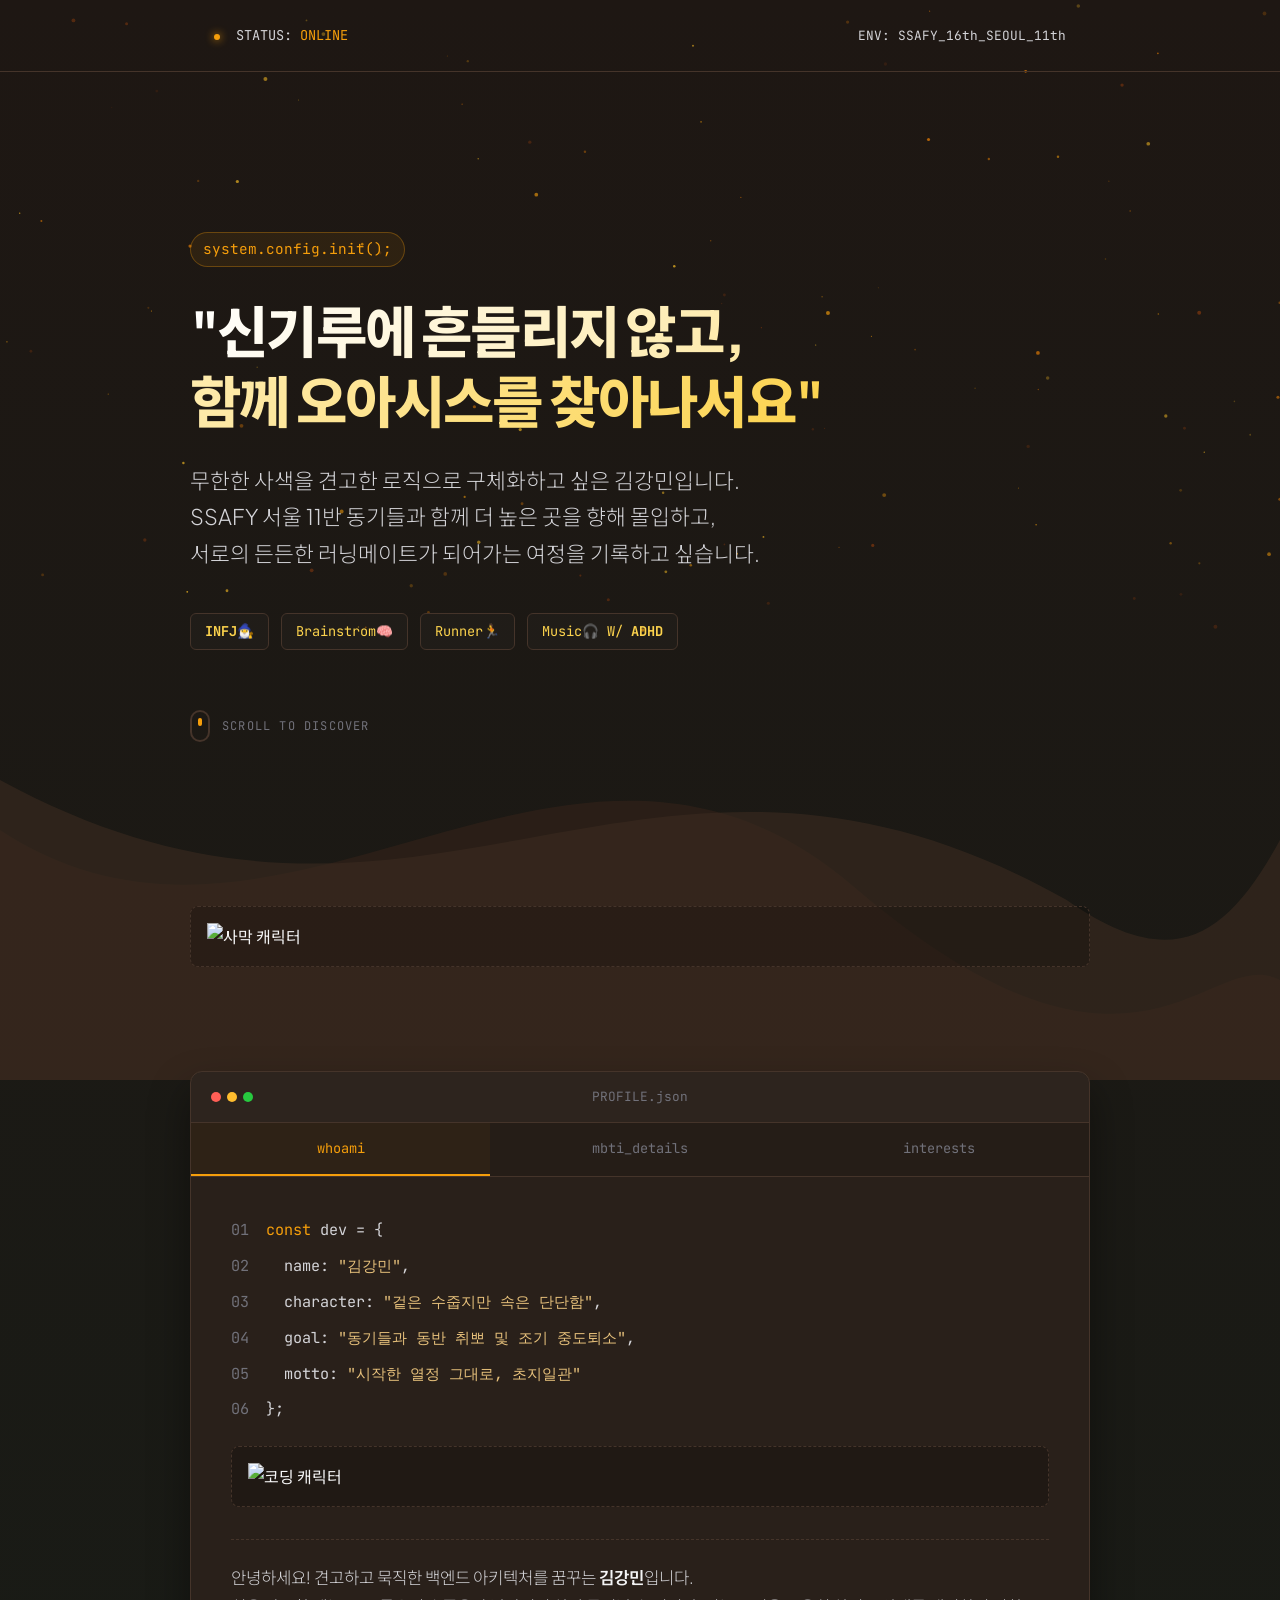
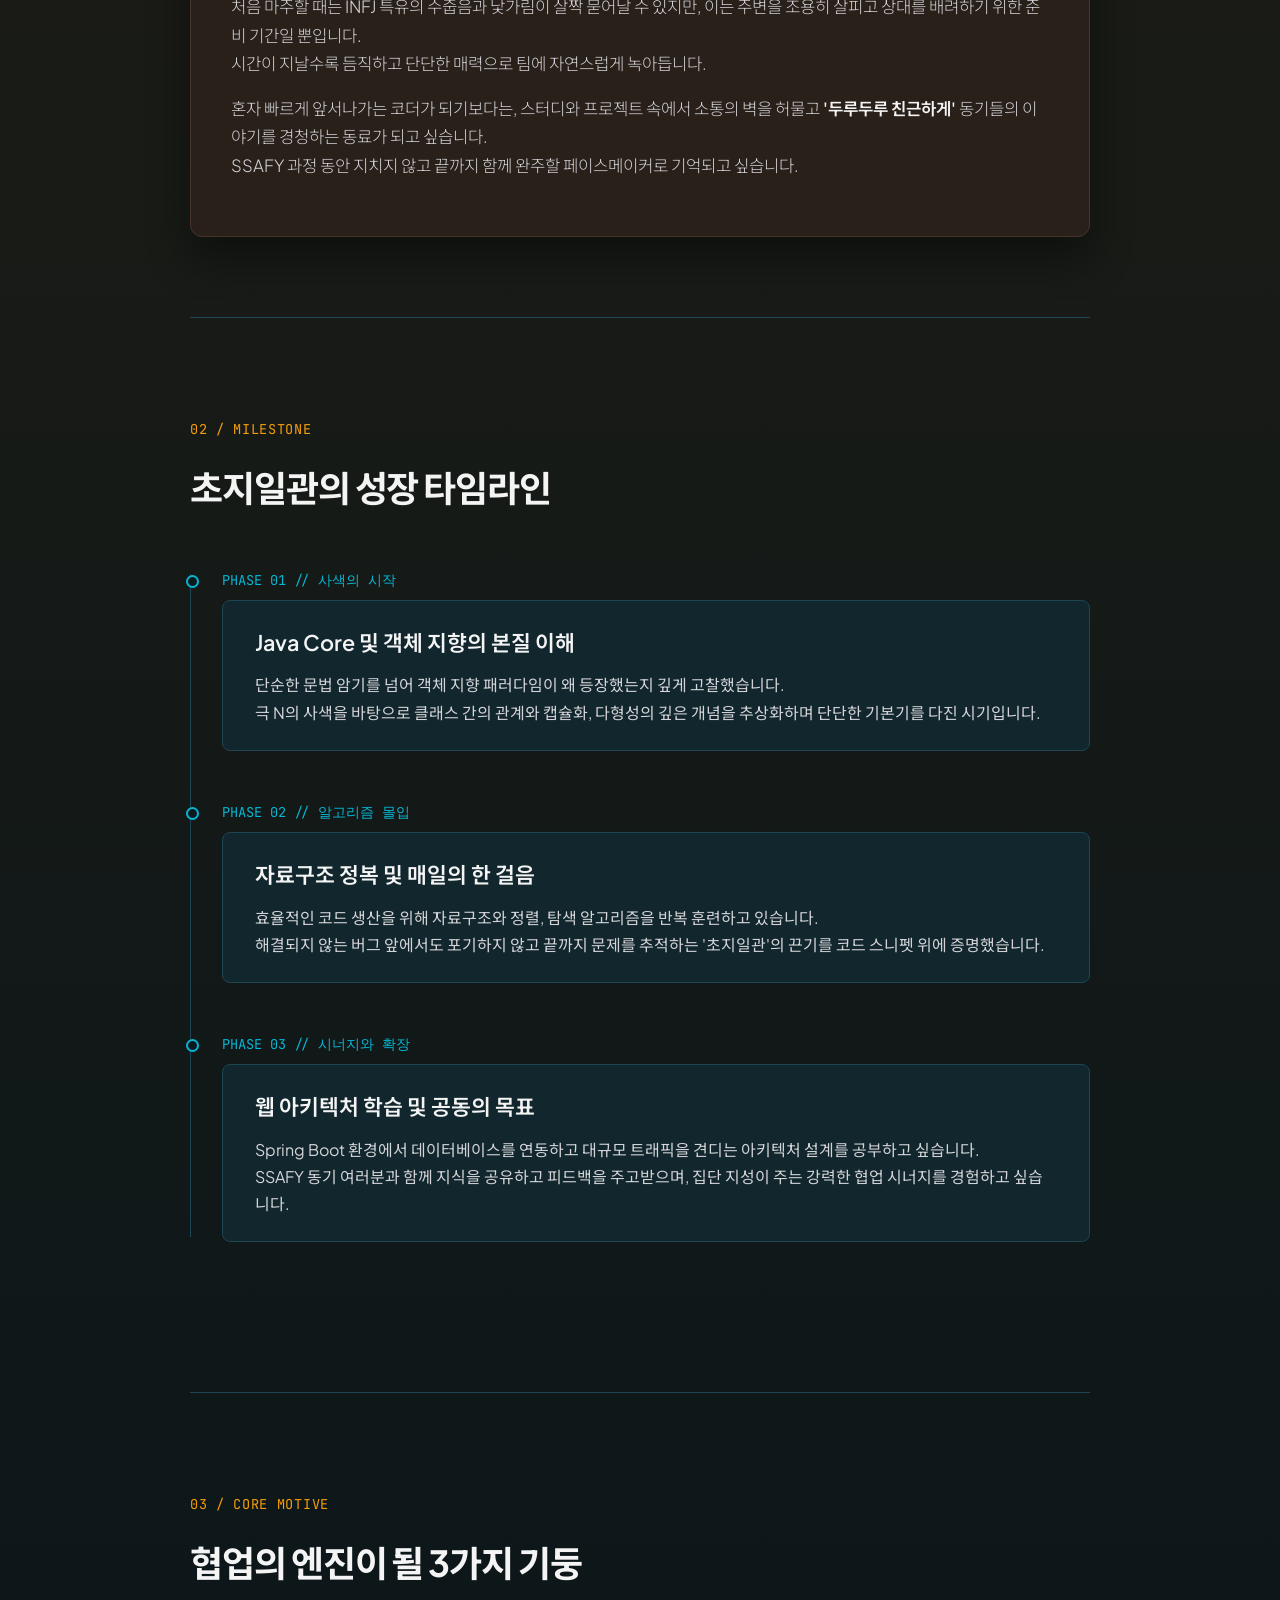
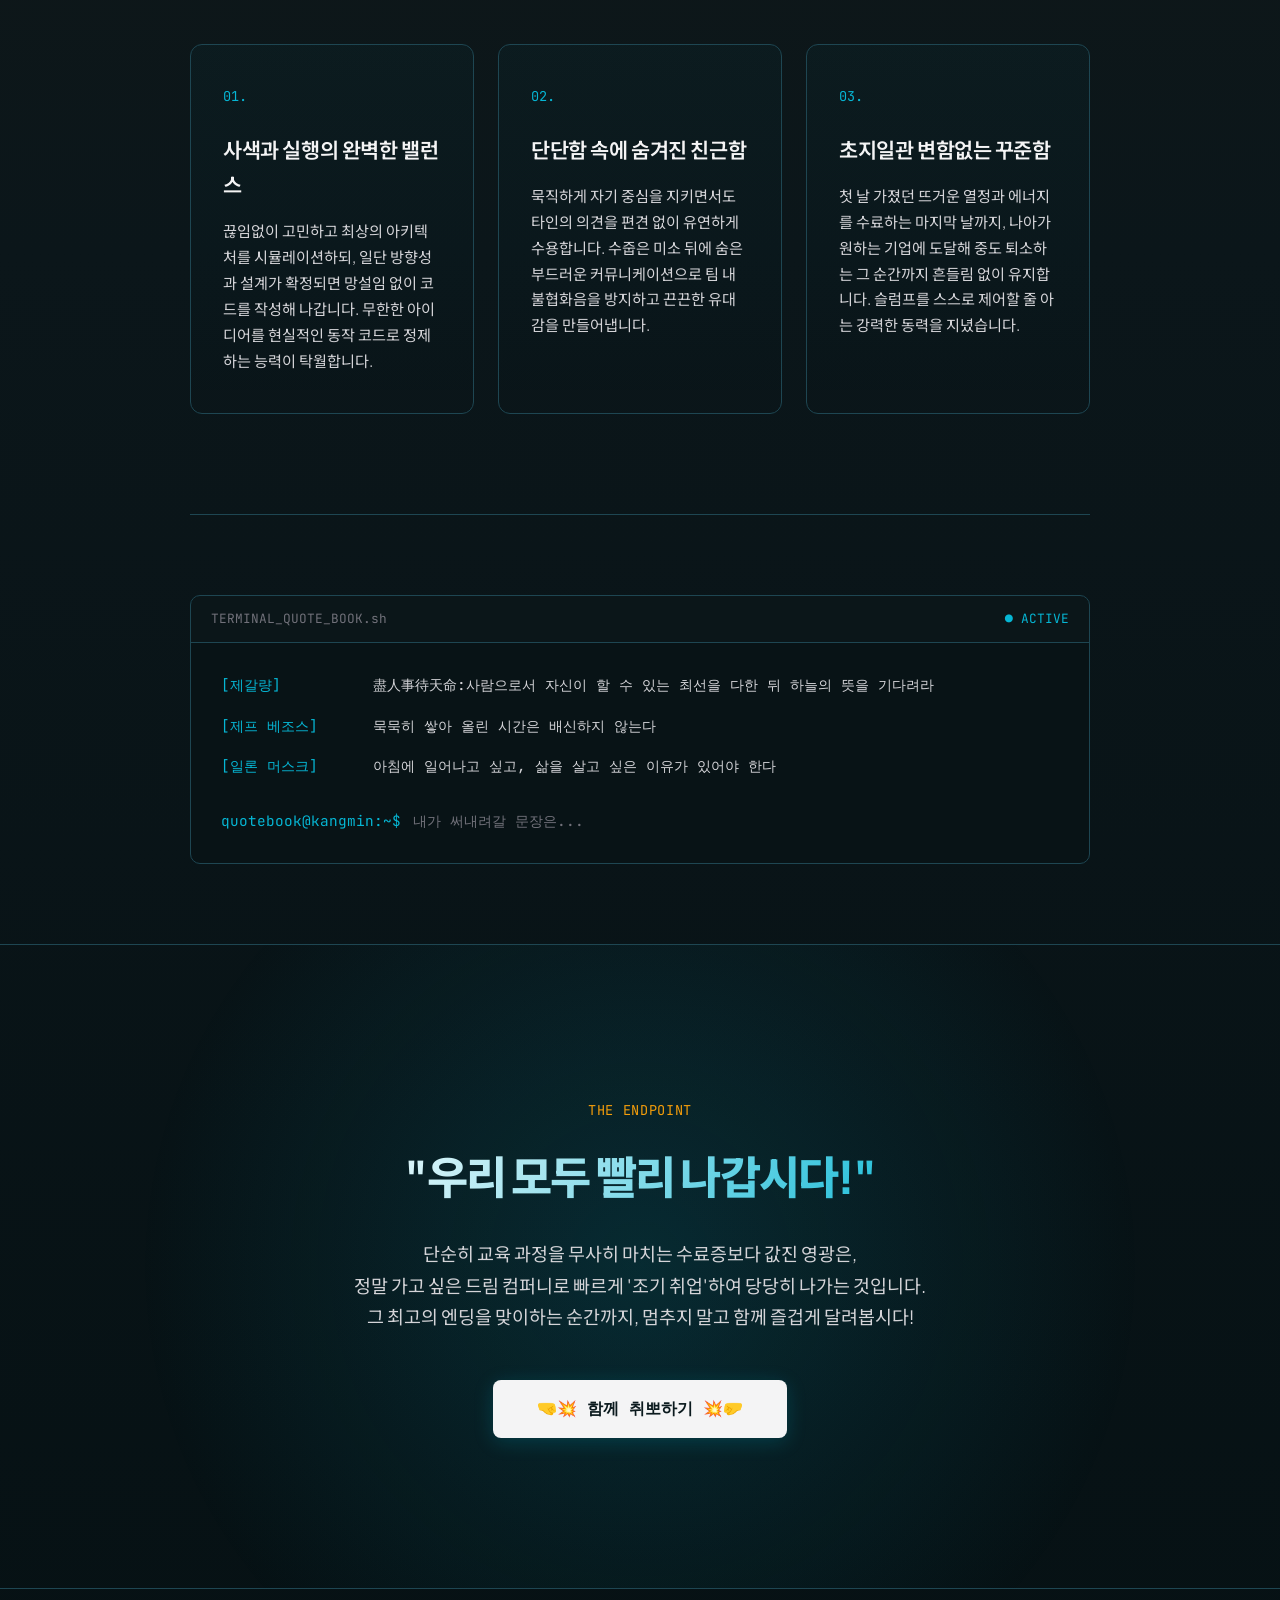
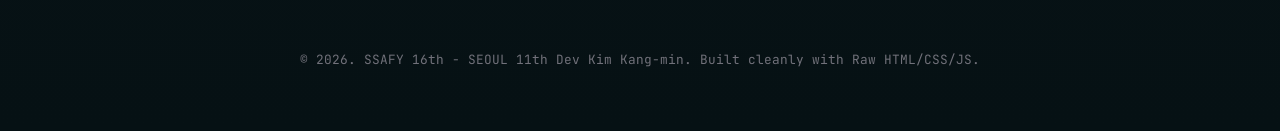
==== index.html @ f303c211 "initialized Project" ====
<!DOCTYPE html>
<html lang="ko">
<head>
    <meta charset="UTF-8">
    <meta name="viewport" content="width=device-width, initial-scale=1.0">
    <title>INFJ Back-End Developer | 김강민</title>
    <link rel="preconnect" href="https://fonts.googleapis.com">
    <link rel="preconnect" href="https://fonts.gstatic.com" crossorigin>
    <link href="https://fonts.googleapis.com/css2?family=JetBrains+Mono:wght@300;400;500;700&family=Plus+Jakarta+Sans:wght@300;400;500;700;800&family=Noto+Sans+KR:wght@300;400;500;700;900&display=swap" rel="stylesheet">
    <link rel="stylesheet" href="css/style.css">
</head>
<body>
    <!-- 동적 모래/물방울 입자가 그려질 풀스크린 캔버스 -->
    <canvas id="ambient-particles"></canvas>
    
    <!-- 사막 언덕 배경 레이어 (스크롤에 따라 고정/이동) -->
    <div class="desert-hills-container">
        <!-- 첫 번째 부드러운 모래 언덕 곡선 -->
        <svg class="hill hill-1" viewBox="0 0 1440 320" preserveAspectRatio="none">
            <path d="M0,160 C320,260 640,60 960,190 C1280,320 1360,220 1440,240 L1440,320 L0,320 Z"></path>
        </svg>
        <!-- 두 번째 겹쳐진 모래 언덕 곡선 -->
        <svg class="hill hill-2" viewBox="0 0 1440 320" preserveAspectRatio="none">
            <path d="M0,96 C480,220 720,32 1200,160 C1320,200 1380,180 1440,128 L1440,320 L0,320 Z"></path>
        </svg>
    </div>

    <!-- 기존 header 시작... -->
    <header>
        <div class="container header-inner">
            <div>
                <span class="status-dot"></span>
                <span>STATUS: <span class="accent-text">ONLINE</span></span>
            </div>
            <div class="mono" style="font-size: 0.8rem;">
                ENV: SSAFY_16th_SEOUL_11th
            </div>
        </div>
    </header>

    <section class="hero container">
        <div class="hero-wrapper">
            <span class="hero-tag mono">system.config.init();</span>
            <h1>
                <span class="highlight">"신기루에 흔들리지 않고,<br>함께 오아시스를 찾아나서요"</span>
            </h1>
            <p class="lead">
                무한한 사색을 견고한 로직으로 구체화하고 싶은 김강민입니다.<br>
                SSAFY 서울 11반 동기들과 함께 더 높은 곳을 향해 몰입하고,<br>
                서로의 든든한 러닝메이트가 되어가는 여정을 기록하고 싶습니다.
            </p>
            <div class="stack-badges mono">
                <span class="badge"><strong>INFJ🧙‍♂️</strong></span>
                <span class="badge">Brainstrom🧠 </span>
                <span class="badge">Runner🏃</span>
                <span class="badge">Music🎧 W/ <strong>ADHD</strong></span>
            </div>
            <div class="scroll-indicator">
                <div class="mouse">
                    <div class="wheel"></div>
                </div>
                <span class="mono">SCROLL TO DISCOVER</span>
            </div>
        </div>
    </section>
    <div class="char-gif-container">
        <img src="https://media2.giphy.com/media/v1.Y2lkPTc5MGI3NjExcGVkb3d5azBzMm8wdDM1ZmNlYjVtYXNudjNlaXF3Z3VtamZjZXZmdyZlcD12MV9pbnRlcm5hbF9naWZfYnlfaWQmY3Q9Zw/3ohs83rP7A7cq7hXkk/giphy.gif" alt="사막 캐릭터" class="inline-char-gif">
    </div>

    <section class="console-section container">
        <div class="console-box">
            <div class="console-header">
                <div class="console-dots">
                    <div class="console-dot" style="background-color: #ff5f56;"></div>
                    <div class="console-dot" style="background-color: #ffbd2e;"></div>
                    <div class="console-dot" style="background-color: #27c93f;"></div>
                </div>
                <div class="console-title">PROFILE.json</div>
                <div class="console-dots" style="opacity: 0;">
                    <div class="console-dot"></div><div class="console-dot"></div><div class="console-dot"></div>
                </div>
            </div>

            <div class="console-nav">
                <div class="console-tab active" onclick="switchTab('whoami')">whoami</div>
                <div class="console-tab" onclick="switchTab('mbti')">mbti_details</div>
                <div class="console-tab" onclick="switchTab('hobbies')">interests</div>
            </div>

            <div class="console-body">
                <div id="tab-whoami" class="console-content active">
                    <div class="console-code-line"><span class="line-num">01</span><span class="line-text"><span class="accent-text">const</span> dev = {</span></div>
                    <div class="console-code-line"><span class="line-num">02</span><span class="line-text">&nbsp;&nbsp;name: <span style="color: #e6c07b;">"김강민"</span>,</span></div>
                    <div class="console-code-line"><span class="line-num">03</span><span class="line-text">&nbsp;&nbsp;character: <span style="color: #e6c07b;">"겉은 수줍지만 속은 단단함"</span>,</span></div>
                    <div class="console-code-line"><span class="line-num">04</span><span class="line-text">&nbsp;&nbsp;goal: <span style="color: #e6c07b;">"동기들과 동반 취뽀 및 조기 중도퇴소"</span>,</span></div>
                    <div class="console-code-line"><span class="line-num">05</span><span class="line-text">&nbsp;&nbsp;motto: <span style="color: #e6c07b;">"시작한 열정 그대로, 초지일관"</span></span></div>
                    <div class="console-code-line"><span class="line-num">06</span><span class="line-text">};</span></div>
                    <div class="char-gif-container">
                        <img src="https://media4.giphy.com/media/v1.Y2lkPTc5MGI3NjExYnlqOGJiNTB3bGlqcXIzMHAyNmZ1djJxbmR3NzY0ZGRkc3h6M2FvdyZlcD12MV9pbnRlcm5hbF9naWZfYnlfaWQmY3Q9Zw/AhjXalGPAfJg4/giphy.gif" alt="코딩 캐릭터" class="inline-char-gif">
                    </div>
                    <div class="extended-text">
                        <p>안녕하세요! 견고하고 묵직한 백엔드 아키텍처를 꿈꾸는 <strong>김강민</strong>입니다. 
                            <br>처음 마주할 때는 INFJ 특유의 수줍음과 낯가림이 살짝 묻어날 수 있지만, 이는 주변을 조용히 살피고 상대를 배려하기 위한 준비 기간일 뿐입니다. 
                            <br>시간이 지날수록 듬직하고 단단한 매력으로 팀에 자연스럽게 녹아듭니다.</p>
                        <p>혼자 빠르게 앞서나가는 코더가 되기보다는, 스터디와 프로젝트 속에서 소통의 벽을 허물고 <strong>'두루두루 친근하게'</strong> 동기들의 이야기를 경청하는 동료가 되고 싶습니다.
                            <br>SSAFY 과정 동안 지치지 않고 끝까지 함께 완주할 페이스메이커로 기억되고 싶습니다.</p>
                    </div>
                </div>

                <div id="tab-mbti" class="console-content">
                    <div class="console-code-line"><span class="line-num">01</span><span class="line-text"><span class="accent-text">class</span> INFJ_Explorer <span class="accent-text">implements</span> JavaDeveloper {</span></div>
                    <div class="console-code-line"><span class="line-num">02</span><span class="line-text">&nbsp;&nbsp;<span class="accent-text">private final</span> String mindType = <span style="color: #e6c07b;">"Extreme_N"</span>;</span></div>
                    <div class="console-code-line"><span class="line-num">03</span><span class="line-text">&nbsp;&nbsp;<span class="accent-text">private</span> boolean knockTheDoor = <span class="accent-text">false</span>;</span></div>
                    <div class="console-code-line"><span class="line-num">04</span>  <span class="line-text"></span></div>
                    <div class="console-code-line"><span class="line-num">05</span><span class="line-text">&nbsp;&nbsp;<span class="accent-text">public</span> void deepThinkingInShower() {</span></div>
                    <div class="console-code-line"><span class="line-num">06</span><span class="line-text">&nbsp;&nbsp;&nbsp;&nbsp;<span class="accent-text">while</span>(!knockTheDoor) {</span></div>
                    <div class="console-code-line"><span class="line-num">07</span><span class="line-text">&nbsp;&nbsp;&nbsp;&nbsp;&nbsp;&nbsp;System.out.println(<span style="color: #e6c07b;">"무한한 우주 확장 및 아키텍처 시뮬레이션 중..."</span>);</span></div>
                    <div class="console-code-line"><span class="line-num">08</span><span class="line-text">&nbsp;&nbsp;&nbsp;&nbsp;&nbsp;&nbsp;<span class="accent-text">if</span>(checkReality()) <span class="accent-text">break</span>;</span></div>
                    <div class="console-code-line"><span class="line-num">09</span><span class="line-text">&nbsp;&nbsp;&nbsp;&nbsp;}</span></div>
                    <div class="console-code-line"><span class="line-num">10</span><span class="line-text">&nbsp;&nbsp;}</span></div>
                    <div class="console-code-line"><span class="line-num">11</span><span class="line-text">}</span></div>
                    <div class="char-gif-container">
                        <img src="https://media4.giphy.com/media/v1.Y2lkPTc5MGI3NjExcGtwcXM5ZWtmeHFocHVydzU0d3F3MGx0aHdrNzMwOGY3dzk1dmE5NSZlcD12MV9pbnRlcm5hbF9naWZfYnlfaWQmY3Q9Zw/BQUITFiYVtNte/giphy.gif" alt="샤워 캐릭터" class="inline-char-gif">
                    </div>
                    <div class="extended-text">
                        <p>샤워기 물줄기 아래 서 있으면 머릿속에서 우주 끝까지 뻗어나가는 <strong>극 N</strong> 성향의 사색가입니다. 
                            <br>누군가 문을 두드려 현실로 깨워주기 전까지 코딩 아키텍처와 로직의 흐름을 무한히 시뮬레이션하곤 합니다.</p>
                        <p>이 상상력은 개발에서 강력한 무기가 됩니다. 
                            <br>예외 상황을 다각도로 예측하고 코드의 구조적인 아름다움을 고민하는 바탕이 되기 때문입니다.
                            <br>붕 뜰 수 있는 상상들을 프로그래밍의 명확하고 엄격한 규칙 위에 올려 단단한 현실의 결과물로 정제해 나가는 중입니다.</p>
                    </div>
                </div>

                <div id="tab-hobbies" class="console-content">
                    <p style="color: var(--text-sub); font-size: 0.95rem; margin-bottom: 20px;">
                        정해진 카테고리에 얽매이지 않는 유연하고 넓은 스펙트럼의 일상 에너지원 로그입니다.
                    </p>
                    <div class="tag-cloud">
                        <span class="tag">🎧 ADHD식 전장르 음악 감상</span>
                        <span class="tag">🏃‍♂️ 지난주 오랜만에 재개한 런닝</span>
                        <span class="tag">📚 동기부여용 자기계발 독서</span>
                        <span class="tag">🧠 샤워실 속 아이디어 브레인스토밍</span>
                        <span class="tag">🍗 KFC 오리지널 통다리 러버</span>
                        <span class="tag">🍅 방울토마토 헤이터</span>
                    </div>
                    <div class="char-gif-container">
                        <img src="https://media2.giphy.com/media/v1.Y2lkPTc5MGI3NjExMzZxNXI2YmEzOXBtNzJ3YTFwYjQ3MXdzbWt4cDF2OXkxcGdkbGJ1YiZlcD12MV9pbnRlcm5hbF9naWZfYnlfaWQmY3Q9Zw/JEhCPFfqi2Hy8/giphy.gif" alt="잡학다식 캐릭터" class="inline-char-gif">
                    </div>
                    <div class="extended-text" style="margin-top: 24px;">
                        <p>알고리즘이 뒤죽박죽 섞인 플레이리스트처럼 장르를 가리지 않는 <strong>잡학다식함</strong>이 특징입니다.
                            <br>지루함을 쉽게 느끼는 성향을 역으로 이용해, 공부가 막힐 땐 장르가 완전히 다른 음악을 듣거나 그저께 오랜만에 뛰었던 트랙 위 러닝처럼 몸을 움직여 에너지를 강제 순환시킵니다.</p>
                        <p>잠깐 게으름에 지는 날이 있더라도, 책장에서 꺼내 든 자기계발 서적 한 줄에 금방 자극을 받아 신발 끈을 다시 묶는 회복 탄력성을 가지고 있습니다.</p>
                    </div>
                </div>
            </div>
        </div>
    </section>

    <section class="timeline-section container">
        <span class="section-label">02 / MILESTONE</span>
        <h2 class="section-headline">초지일관의 성장 타임라인</h2>
        
        <div class="timeline-container">
            <div class="timeline-item">
                <div class="timeline-meta mono">PHASE 01 // 사색의 시작</div>
                <div class="timeline-content-box">
                    <h3>Java Core 및 객체 지향의 본질 이해</h3>
                    <p>단순한 문법 암기를 넘어 객체 지향 패러다임이 왜 등장했는지 깊게 고찰했습니다. 
                        <br>극 N의 사색을 바탕으로 클래스 간의 관계와 캡슐화, 다형성의 깊은 개념을 추상화하며 단단한 기본기를 다진 시기입니다.</p>
                </div>
            </div>
            
            <div class="timeline-item">
                <div class="timeline-meta mono">PHASE 02 // 알고리즘 몰입</div>
                <div class="timeline-content-box">
                    <h3>자료구조 정복 및 매일의 한 걸음</h3>
                    <p>효율적인 코드 생산을 위해 자료구조와 정렬, 탐색 알고리즘을 반복 훈련하고 있습니다. 
                        <br>해결되지 않는 버그 앞에서도 포기하지 않고 끝까지 문제를 추적하는 '초지일관'의 끈기를 코드 스니펫 위에 증명했습니다.</p>
                </div>
            </div>
            
            <div class="timeline-item">
                <div class="timeline-meta mono">PHASE 03 // 시너지와 확장</div>
                <div class="timeline-content-box">
                    <h3>웹 아키텍처 학습 및 공동의 목표</h3>
                    <p>Spring Boot 환경에서 데이터베이스를 연동하고 대규모 트래픽을 견디는 아키텍처 설계를 공부하고 싶습니다. 
                        <br>SSAFY 동기 여러분과 함께 지식을 공유하고 피드백을 주고받으며, 집단 지성이 주는 강력한 협업 시너지를 경험하고 싶습니다.</p>
                </div>
            </div>
        </div>
    </section>

    <section class="features-section container">
        <span class="section-label">03 / CORE MOTIVE</span>
        <h2 class="section-headline">협업의 엔진이 될 3가지 기둥</h2>
        <div class="grid-layout">
            <div class="grid-card">
                <span class="card-index">01.</span>
                <h3>사색과 실행의 완벽한 밸런스</h3>
                <p>끊임없이 고민하고 최상의 아키텍처를 시뮬레이션하되, 일단 방향성과 설계가 확정되면 망설임 없이 코드를 작성해 나갑니다. 무한한 아이디어를 현실적인 동작 코드로 정제하는 능력이 탁월합니다.</p>
            </div>
            <div class="grid-card">
                <span class="card-index">02.</span>
                <h3>단단함 속에 숨겨진 친근함</h3>
                <p>묵직하게 자기 중심을 지키면서도 타인의 의견을 편견 없이 유연하게 수용합니다. 수줍은 미소 뒤에 숨은 부드러운 커뮤니케이션으로 팀 내 불협화음을 방지하고 끈끈한 유대감을 만들어냅니다.</p>
            </div>
            <div class="grid-card">
                <span class="card-index">03.</span>
                <h3>초지일관 변함없는 꾸준함</h3>
                <p>첫 날 가졌던 뜨거운 열정과 에너지를 수료하는 마지막 날까지, 나아가 원하는 기업에 도달해 중도 퇴소하는 그 순간까지 흔들림 없이 유지합니다. 슬럼프를 스스로 제어할 줄 아는 강력한 동력을 지녔습니다.</p>
            </div>
        </div>
    </section>

    <section class="guestbook-section container">
        <div class="guestbook-box">
            <div class="guestbook-header">
                <span class="mono">TERMINAL_QUOTE_BOOK.sh</span>
                <span class="status-indicator">● ACTIVE</span>
            </div>
            <div class="guestbook-body">
                <div class="message-item">
                    <span class="user mono">[제갈량]</span>
                    <span class="msg">盡人事待天命:사람으로서 자신이 할 수 있는 최선을 다한 뒤 하늘의 뜻을 기다려라</span>
                </div>
                <div class="message-item">
                    <span class="user mono">[제프 베조스]</span>
                    <span class="msg">묵묵히 쌓아 올린 시간은 배신하지 않는다</span>
                </div>
                <div class="message-item">
                    <span class="user mono">[일론 머스크]</span>
                    <span class="msg">아침에 일어나고 싶고, 삶을 살고 싶은 이유가 있어야 한다</span>
                </div>
                <div class="input-line mono">
                    <span class="prompt">quotebook@kangmin:~$</span>
                    <span class="cursor-text">내가 써내려갈 문장은...</span>
                </div>
            </div>
        </div>
    </section>

    <section class="cta-section">
        <div class="container cta-box">
            <span class="section-label" style="display: inline-block; margin-bottom: 16px;">THE ENDPOINT</span>
            <h2>"우리 모두 빨리 나갑시다!"</h2>
            <p>
                단순히 교육 과정을 무사히 마치는 수료증보다 값진 영광은,<br>
                정말 가고 싶은 드림 컴퍼니로 빠르게 '조기 취업'하여 당당히 나가는 것입니다.<br>
                그 최고의 엔딩을 맞이하는 순간까지, 멈추지 말고 함께 즐겁게 달려봅시다!
            </p>
            <button class="primary-btn" onclick="showToast()">
               🤜💥 함께 취뽀하기 💥🤛
            </button>
        </div>
    </section>

    <div class="toast-container" id="toastContainer"></div>

    <footer>
        <div class="container">
            <p>&copy; 2026. SSAFY 16th - SEOUL 11th Dev Kim Kang-min. Built cleanly with Raw HTML/CSS/JS.</p>
        </div>
    </footer>

    <script src="js/script.js"></script>
</body>
</html>
---- css/style.css ----
/* --- 테마 및 전역 설정 (사막에서 오아시스로의 여정) --- */
:root {
    /* 사막 테마 (상단) */
    --desert-bg: #1e1713;       /* 깊고 황량한 밤의 사막 배경 */
    --desert-accent: #f59e0b;   /* 타오르는 모래빛 오렌지 */
    --desert-card: #29201a;     /* 사막 톤 카드 배경 */
    --desert-border: #45342a;   /* 사막 톤 테두리 */

    /* 오아시스 테마 (하단) */
    --oasis-bg: #0b1a1e;        /* 깊고 맑은 오아시스 물결 배경 */
    --oasis-accent: #06b6d4;    /* 청량한 시안 블루 */
    --oasis-card: #11272d;      /* 오아시스 톤 카드 배경 */
    --oasis-border: #1e4652;    /* 오아시스 톤 테두리 */

    /* 기본 가변 변수 (JS로 동적 제어되거나 그라데이션 기본값으로 사용) */
    --bg-pure: var(--desert-bg);
    --bg-card: var(--desert-card);
    --border-color: var(--desert-border);
    --accent: var(--desert-accent);
    --accent-glow: rgba(245, 158, 11, 0.15);

    --text-main: #f4f4f5;       /* 편안한 백색 */
    --text-sub: #d4d4d8;        /* 밝은 회색 */
    --text-muted: #71717a;      /* 비활성화 회색 */
    
    --font-sans: 'Plus Jakarta Sans', 'Noto Sans KR', sans-serif;
    --font-mono: 'JetBrains Mono', monospace;
}

* {
    margin: 0;
    padding: 0;
    box-sizing: border-box;
    -webkit-font-smoothing: antialiased;
}

body {
    /* 스크롤에 따라 변하는 선형 그라데이션 배경 구현 */
    background: linear-gradient(to bottom, 
        var(--desert-bg) 0%, 
        #1b1c18 30%, 
        #122022 60%, 
        var(--oasis-bg) 100%
    );
    background-attachment: scroll;
    color: var(--text-main);
    font-family: var(--font-sans);
    line-height: 1.7;
    overflow-x: hidden;
    transition: color 0.3s ease;
}

/* 스크롤바 커스텀 */
::-webkit-scrollbar {
    width: 6px;
}
::-webkit-scrollbar-track {
    background: var(--desert-bg);
}
::-webkit-scrollbar-thumb {
    background: var(--desert-border);
    border-radius: 3px;
}
::-webkit-scrollbar-thumb:hover {
    background: var(--oasis-accent);
}

.container {
    max-width: 900px;
    margin: 0 auto;
    padding: 0 24px;
}

.mono {
    font-family: var(--font-mono);
}

.accent-text {
    color: var(--accent);
    transition: color 0.3s ease;
}

/* --- 상단 상태 바 --- */
header {
    padding: 24px 0;
    border-bottom: 1px solid var(--border-color);
    font-family: var(--font-mono);
    font-size: 0.85rem;
    color: var(--text-sub);
    transition: border-color 0.3s ease;
}
.header-inner {
    display: flex;
    justify-content: space-between;
    align-items: center;
}
.status-dot {
    display: inline-block;
    width: 6px;
    height: 6px;
    background-color: var(--accent);
    border-radius: 50%;
    margin-right: 8px;
    box-shadow: 0 0 8px var(--accent);
    animation: pulse 2s infinite;
    transition: background-color 0.3s ease, box-shadow 0.3s ease;
}
@keyframes pulse {
    0% { opacity: 0.5; }
    50% { opacity: 1; }
    100% { opacity: 0.5; }
}

/* --- 히어로 영역 (사막의 시작) --- */
.hero {
    padding: 160px 0 140px 0;
    min-height: 90vh;
    display: flex;
    align-items: center;
}
.hero-wrapper {
    position: relative;
    width: 100%;
}
.hero-tag {
    font-family: var(--font-mono);
    font-size: 0.9rem;
    color: var(--desert-accent);
    margin-bottom: 28px;
    display: inline-block;
    border: 1px solid rgba(245, 158, 11, 0.3);
    padding: 4px 12px;
    border-radius: 100px;
    background: rgba(245, 158, 11, 0.08);
}
.hero h1 {
    font-size: 3.5rem;
    font-weight: 800;
    line-height: 1.25;
    letter-spacing: -0.05em;
    margin-bottom: 28px;
    word-break: keep-all;
}
.hero h1 span.highlight {
    background: linear-gradient(120deg, #ffffff 0%, #fcd34d 100%);
    -webkit-background-clip: text;
    -webkit-text-fill-color: transparent;
}
.hero p.lead {
    font-size: 1.35rem;
    color: var(--text-sub);
    max-width: 720px;
    font-weight: 300;
    margin-bottom: 40px;
}

/* 기술 배지 스타일 */
.stack-badges {
    display: flex;
    gap: 12px;
    flex-wrap: wrap;
    margin-bottom: 60px;
}
.badge {
    font-size: 0.85rem;
    padding: 6px 14px;
    background: rgba(255, 255, 255, 0.02);
    border: 1px solid var(--desert-border);
    border-radius: 6px;
    color: #fcd34d;
}

/* 마우스 스크롤 다운 가이드 */
.scroll-indicator {
    display: flex;
    align-items: center;
    gap: 12px;
    color: var(--text-muted);
    font-size: 0.75rem;
    letter-spacing: 0.1em;
}
.mouse {
    width: 20px;
    height: 32px;
    border: 2px solid var(--desert-border);
    border-radius: 20px;
    position: relative;
}
.wheel {
    width: 4px;
    height: 8px;
    background-color: var(--desert-accent);
    border-radius: 2px;
    position: absolute;
    top: 6px;
    left: 50%;
    transform: translateX(-50%);
    animation: scroll 1.5s infinite;
}
@keyframes scroll {
    0% { opacity: 1; top: 6px; }
    100% { opacity: 0; top: 18px; }
}

/* --- 인터랙티브 콘솔 영역 (중간 전환 지점) --- */
.console-section {
    padding: 80px 0;
}
.console-box {
    background-color: var(--desert-card);
    border: 1px solid var(--desert-border);
    border-radius: 12px;
    overflow: hidden;
    box-shadow: 0 20px 40px rgba(0, 0, 0, 0.4);
}
.console-header {
    background-color: rgba(255, 255, 255, 0.02);
    padding: 14px 20px;
    border-bottom: 1px solid var(--desert-border);
    display: flex;
    align-items: center;
    justify-content: space-between;
}
.console-dots {
    display: flex;
    gap: 6px;
}
.console-dot {
    width: 10px;
    height: 10px;
    border-radius: 50%;
    background-color: var(--desert-border);
}
.console-title {
    font-family: var(--font-mono);
    font-size: 0.8rem;
    color: var(--text-muted);
}
.console-nav {
    display: flex;
    border-bottom: 1px solid var(--desert-border);
    background: rgba(0,0,0,0.1);
}
.console-tab {
    flex: 1;
    padding: 14px;
    text-align: center;
    font-family: var(--font-mono);
    font-size: 0.85rem;
    color: var(--text-muted);
    cursor: pointer;
    transition: all 0.2s ease;
    border-bottom: 2px solid transparent;
}
.console-tab:hover {
    color: var(--text-sub);
    background: rgba(255,255,255,0.01);
}
.console-tab.active {
    color: var(--desert-accent);
    border-bottom-color: var(--desert-accent);
    background: rgba(245, 158, 11, 0.04);
}
.console-body {
    padding: 40px;
    min-height: 400px;
}
.console-content {
    display: none;
    animation: fadeIn 0.3s ease forwards;
}
.console-content.active {
    display: block;
}
@keyframes fadeIn {
    from { opacity: 0; transform: translateY(5px); }
    to { opacity: 1; transform: translateY(0); }
}
.console-code-line {
    display: flex;
    margin-bottom: 10px;
    font-family: var(--font-mono);
    font-size: 0.95rem;
}
.line-num {
    width: 35px;
    color: var(--text-muted);
    user-select: none;
}
.line-text {
    color: var(--text-sub);
}

.extended-text {
    margin-top: 32px;
    border-top: 1px dashed var(--desert-border);
    padding-top: 24px;
}
.extended-text p {
    font-size: 1.05rem;
    color: var(--text-sub);
    margin-bottom: 16px;
    font-weight: 300;
}
.extended-text strong {
    color: var(--text-main);
    font-weight: 600;
}

.tag-cloud {
    display: flex;
    flex-wrap: wrap;
    gap: 10px;
}
.tag {
    font-family: var(--font-mono);
    font-size: 0.85rem;
    padding: 6px 14px;
    background-color: rgba(255, 255, 255, 0.02);
    border: 1px solid var(--desert-border);
    color: var(--text-main);
    border-radius: 6px;
}

/* --- 공통 섹션 헤더 가이드 (오아시스 변환 준비) --- */
.section-label {
    font-family: var(--font-mono);
    font-size: 0.85rem;
    color: var(--accent);
    text-transform: uppercase;
    margin-bottom: 16px;
    display: block;
    letter-spacing: 0.05em;
    transition: color 0.3s ease;
}
.section-headline {
    font-size: 2.25rem;
    font-weight: 700;
    margin-bottom: 50px;
    letter-spacing: -0.03em;
}

/* --- 성장 타임라인 스타일 (오아시스 톤 진입) --- */
.timeline-section {
    padding: 100px 0;
    border-top: 1px solid var(--oasis-border);
}
.timeline-container {
    position: relative;
    padding-left: 32px;
}
.timeline-container::before {
    content: '';
    position: absolute;
    left: 0;
    top: 5px;
    bottom: 5px;
    width: 1px;
    background-color: var(--oasis-border);
}
.timeline-item {
    position: relative;
    margin-bottom: 50px;
}
.timeline-item::before {
    content: '';
    position: absolute;
    left: -36px;
    top: 6px;
    width: 9px;
    height: 9px;
    border-radius: 50%;
    background-color: var(--oasis-bg);
    border: 2px solid var(--oasis-accent);
}
.timeline-meta {
    font-size: 0.85rem;
    color: var(--oasis-accent);
    margin-bottom: 8px;
}
.timeline-content-box {
    background-color: var(--oasis-card);
    border: 1px solid var(--oasis-border);
    padding: 24px 32px;
    border-radius: 8px;
}
.timeline-content-box h3 {
    font-size: 1.35rem;
    font-weight: 600;
    margin-bottom: 10px;
}
.timeline-content-box p {
    color: var(--text-sub);
    font-size: 1rem;
}

/* --- 핵심 엔진 (완연한 푸른 오아시스 카드 영역) --- */
.features-section {
    padding: 100px 0;
    border-top: 1px solid var(--oasis-border);
}
.grid-layout {
    display: grid;
    grid-template-columns: repeat(3, 1fr);
    gap: 24px;
}
.grid-card {
    border: 1px solid var(--oasis-border);
    padding: 40px 32px;
    border-radius: 12px;
    background: linear-gradient(180deg, rgba(6, 182, 212, 0.03) 0%, rgba(0,0,0,0) 100%);
    transition: all 0.3s cubic-bezier(0.16, 1, 0.3, 1);
}
.grid-card:hover {
    border-color: var(--oasis-accent);
    transform: translateY(-6px);
    box-shadow: 0 15px 35px rgba(6, 182, 212, 0.1);
}
.card-index {
    font-family: var(--font-mono);
    font-size: 0.85rem;
    color: var(--oasis-accent);
    margin-bottom: 24px;
    display: block;
}
.grid-card h3 {
    font-size: 1.3rem;
    font-weight: 600;
    margin-bottom: 16px;
    letter-spacing: -0.02em;
}
.grid-card p {
    font-size: 0.95rem;
    color: var(--text-sub);
    line-height: 1.7;
}

/* --- 가상 방명록 스타일 (오아시스 터미널) --- */
.guestbook-section {
    padding: 80px 0;
    border-top: 1px solid var(--oasis-border);
}
.guestbook-box {
    border: 1px solid var(--oasis-border);
    border-radius: 10px;
    background-color: #081316;
    overflow: hidden;
}
.guestbook-header {
    background-color: rgba(255, 255, 255, 0.01);
    padding: 12px 20px;
    border-bottom: 1px solid var(--oasis-border);
    display: flex;
    justify-content: space-between;
    font-family: var(--font-mono);
    font-size: 0.8rem;
    color: var(--text-muted);
}
.status-indicator {
    color: var(--oasis-accent);
}
.guestbook-body {
    padding: 30px;
    font-family: var(--font-mono);
    font-size: 0.9rem;
}
.message-item {
    margin-bottom: 16px;
    display: flex;
    flex-wrap: wrap;
    gap: 12px;
}
.message-item .user {
    color: var(--oasis-accent);
    min-width: 140px;
}
.message-item .msg {
    color: var(--text-sub);
}
.input-line {
    margin-top: 30px;
    display: flex;
    gap: 12px;
    color: var(--text-muted);
}
.input-line .prompt {
    color: var(--oasis-accent);
}

/* --- CTA 영역 (완전 청량한 오아시스 핵심지) --- */
.cta-section {
    padding: 150px 0;
    border-top: 1px solid var(--oasis-border);
    text-align: center;
    background: radial-gradient(circle at center, rgba(6, 182, 212, 0.15) 0%, rgba(0,0,0,0) 70%);
}
.cta-box {
    max-width: 700px;
    margin: 0 auto;
}
.cta-box h2 {
    font-size: 2.8rem;
    font-weight: 800;
    letter-spacing: -0.04em;
    margin-bottom: 24px;
    background: linear-gradient(120deg, #ffffff 0%, var(--oasis-accent) 100%);
    -webkit-background-clip: text;
    -webkit-text-fill-color: transparent;
}
.cta-box p {
    color: var(--text-sub);
    font-size: 1.15rem;
    margin-bottom: 48px;
    line-height: 1.7;
}
.primary-btn {
    background-color: var(--text-main);
    color: var(--oasis-bg);
    border: none;
    padding: 18px 44px;
    font-family: var(--font-mono);
    font-size: 1rem;
    font-weight: 600;
    border-radius: 8px;
    cursor: pointer;
    transition: all 0.2s ease;
    box-shadow: 0 4px 20px rgba(6, 182, 212, 0.2);
}
.primary-btn:hover {
    background-color: var(--oasis-accent);
    color: #ffffff;
    box-shadow: 0 0 24px rgba(6, 182, 212, 0.4);
    transform: scale(1.02);
}

/* --- 커스텀 토스트 알림창 --- */
.toast-container {
    position: fixed;
    bottom: 30px;
    right: 30px;
    z-index: 1000;
    display: flex;
    flex-direction: column;
    gap: 10px;
}
.toast {
    background-color: var(--oasis-card);
    border: 1px solid var(--oasis-accent);
    color: var(--text-main);
    padding: 16px 24px;
    border-radius: 8px;
    font-family: var(--font-mono);
    font-size: 0.9rem;
    box-shadow: 0 10px 30px rgba(0, 0, 0, 0.5);
    display: flex;
    align-items: center;
    gap: 12px;
    transform: translateY(100px);
    opacity: 0;
    transition: all 0.4s cubic-bezier(0.175, 0.885, 0.32, 1.275);
}
.toast.show {
    transform: translateY(0);
    opacity: 1;
}

/* --- 푸터 --- */
footer {
    padding: 60px 0;
    border-top: 1px solid var(--oasis-border);
    text-align: center;
    font-family: var(--font-mono);
    font-size: 0.8rem;
    color: var(--text-muted);
}

/* --- 반응형 레이아웃 --- */
@media (max-width: 768px) {
    .hero { padding: 100px 0; }
    .hero h1 { font-size: 2.4rem; }
    .grid-layout { grid-template-columns: 1fr; gap: 16px; }
    .console-body { padding: 24px; }
    .cta-box h2 { font-size: 1.8rem; }
}

/* --- [신설] 사막 언덕 및 캔버스 파티클 레이어 스타일 --- */
#ambient-particles {
    position: fixed;
    top: 0;
    left: 0;
    width: 100vw;
    height: 100vh;
    z-index: -1; /* 콘텐츠 뒤로 배치 */
    pointer-events: none; /* 클릭 이벤트 방해 방지 */
}

.desert-hills-container {
    position: absolute;
    top: 0;
    left: 0;
    width: 100%;
    height: 120vh; /* 히어로 영역을 충분히 덮을 수 있는 높이 */
    overflow: hidden;
    z-index: -2;
    pointer-events: none;
}

.hill {
    position: absolute;
    bottom: 0;
    left: 0;
    width: 100%;
    height: 600px;
    opacity: 0.85;
    transition: transform 0.1s linear, fill 0.5s ease;
}

/* 첫 번째 언덕: 짙은 흙모래 빛깔 */
.hill-1 {
    fill: #2d2018;
    transform: translateY(50px);
}

/* 두 번째 언덕: 좀 더 밝게 타오르는 사막 모래 빛깔 */
.hill-2 {
    fill: #3b2b20;
    opacity: 0.6;
    transform: translateY(120px);
}

/* 스크롤이 내려가 오아시스 테마 활성화 시 언덕이 물결 색상으로 자연스럽게 동적 모핑(색상 전환) */
.oasis-active .hill-1 {
    fill: #112a30;
}
.oasis-active .hill-2 {
    fill: #0d2126;
}

/* 기존 전체 body 스타일 유지 및 보완 */
body {
    background: linear-gradient(to bottom, 
        #1e1713 0%, 
        #191b16 35%, 
        #0b161a 70%, 
        #061114 100%
    );
    background-attachment: scroll;
    color: var(--text-main);
    font-family: var(--font-sans);
    line-height: 1.7;
    overflow-x: hidden;
    position: relative;
}

/* 1. GIF를 감싸고 있는 바깥쪽 박스(컨테이너) 정렬 */
.char-gif-container {
    display: flex;            /* 내부 요소를 정렬하기 위해 Flexbox 활성화 */
    justify-content: center;  /* 내부 요소를 가로축 기준 정중앙에 배치 */
    align-items: center;      /* 내부 요소를 세로축 기준 정중앙에 배치 */
    
    margin: 24px auto;        /* 위아래 24px 여백을 주고, 좌우 auto로 박스 자체를 화면 중앙에 배치 */
    width: 100%;              /* 부모 너비를 다 쓰도록 설정 */
    max-width: 900px;         /* 박스가 너무 가로로 펑퍼짐해지지 않게 최대 크기 제한 */
    
    /* (선택) 기존에 넣었던 스타일 질감 유지 */
    padding: 16px;
    background: rgba(0, 0, 0, 0.2);
    border-radius: 8px;
    border: 1px dashed var(--border-color);
}

/* 2. 박스 내부에 있는 GIF 이미지 자체 설정 */
.inline-char-gif {
    max-width: 900px;         /* 캐릭터 움짤이 텍스트에 비해 너무 거대해지지 않도록 크기 제한 */
    width: 100%;              /* 반응형 대응 */
    height: auto;
    display: block;           /* 이미지 특유의 하단 미세한 공백 제거 */
}
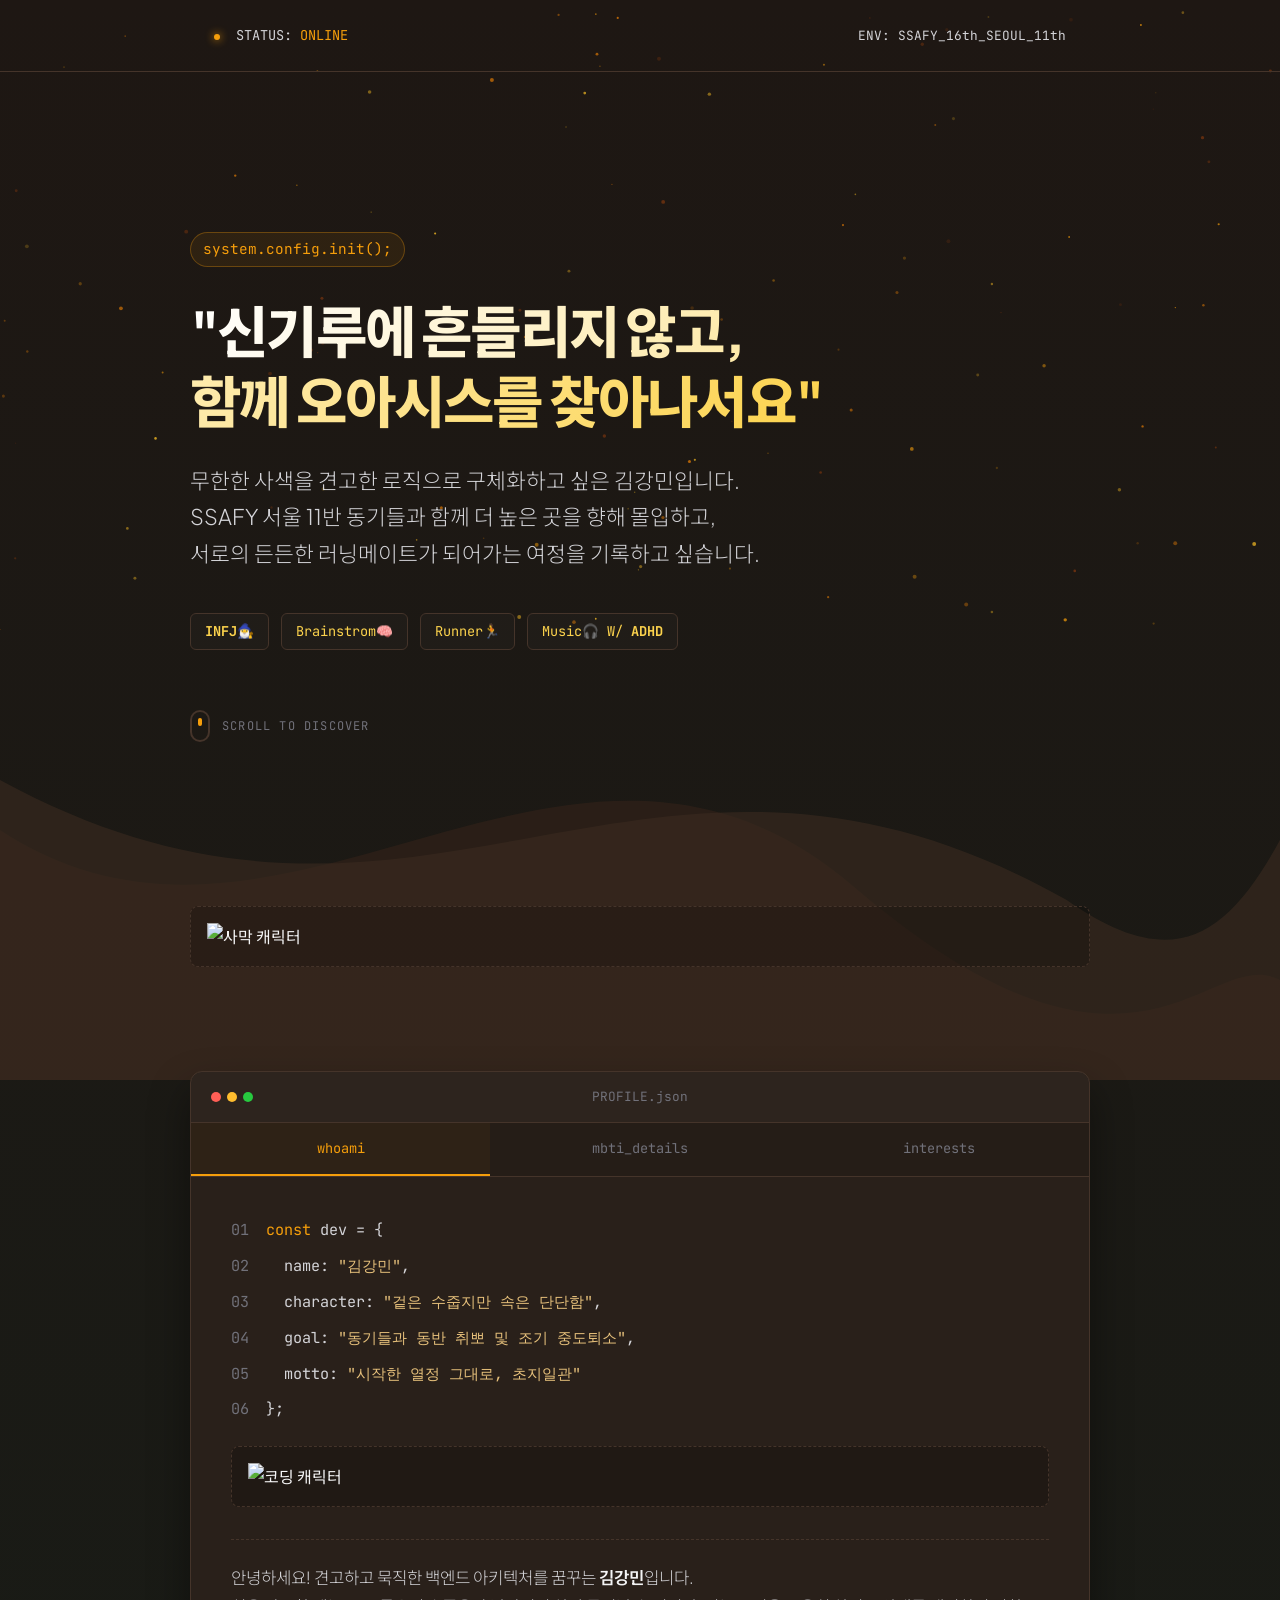
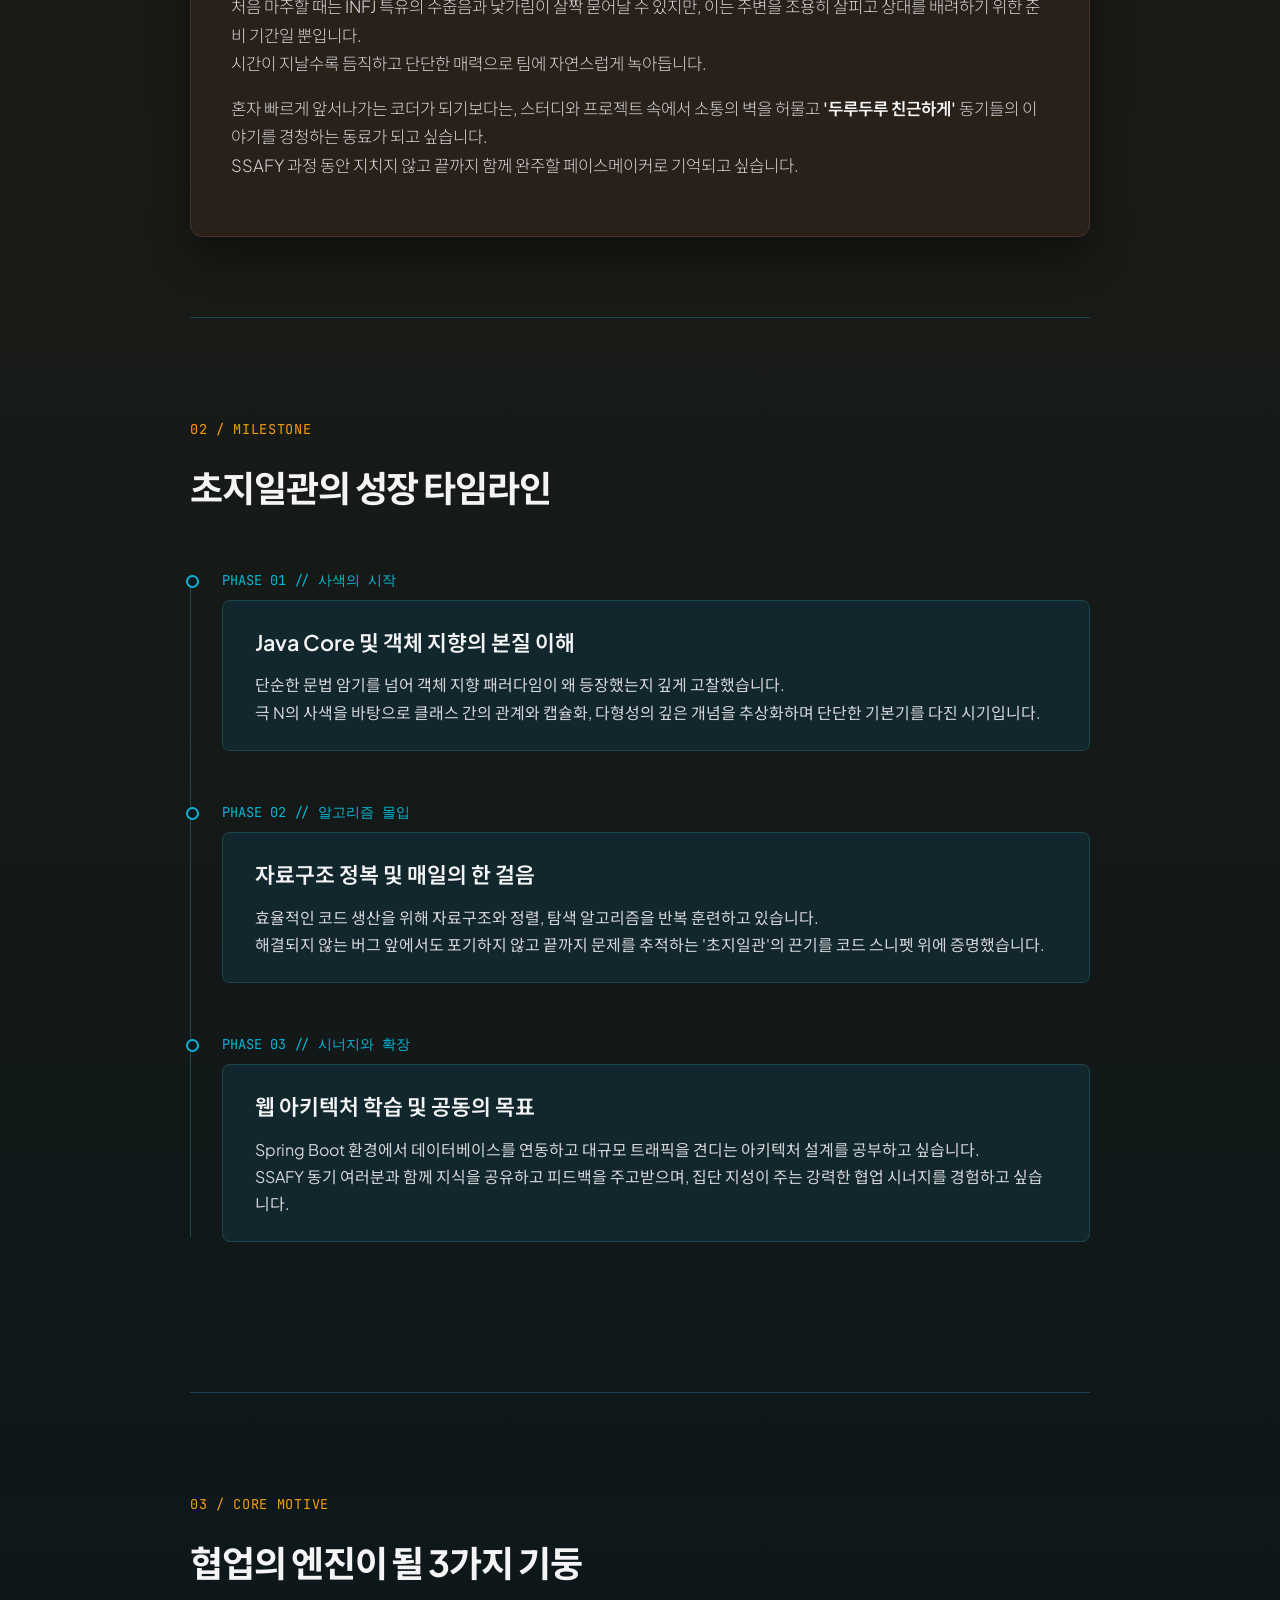
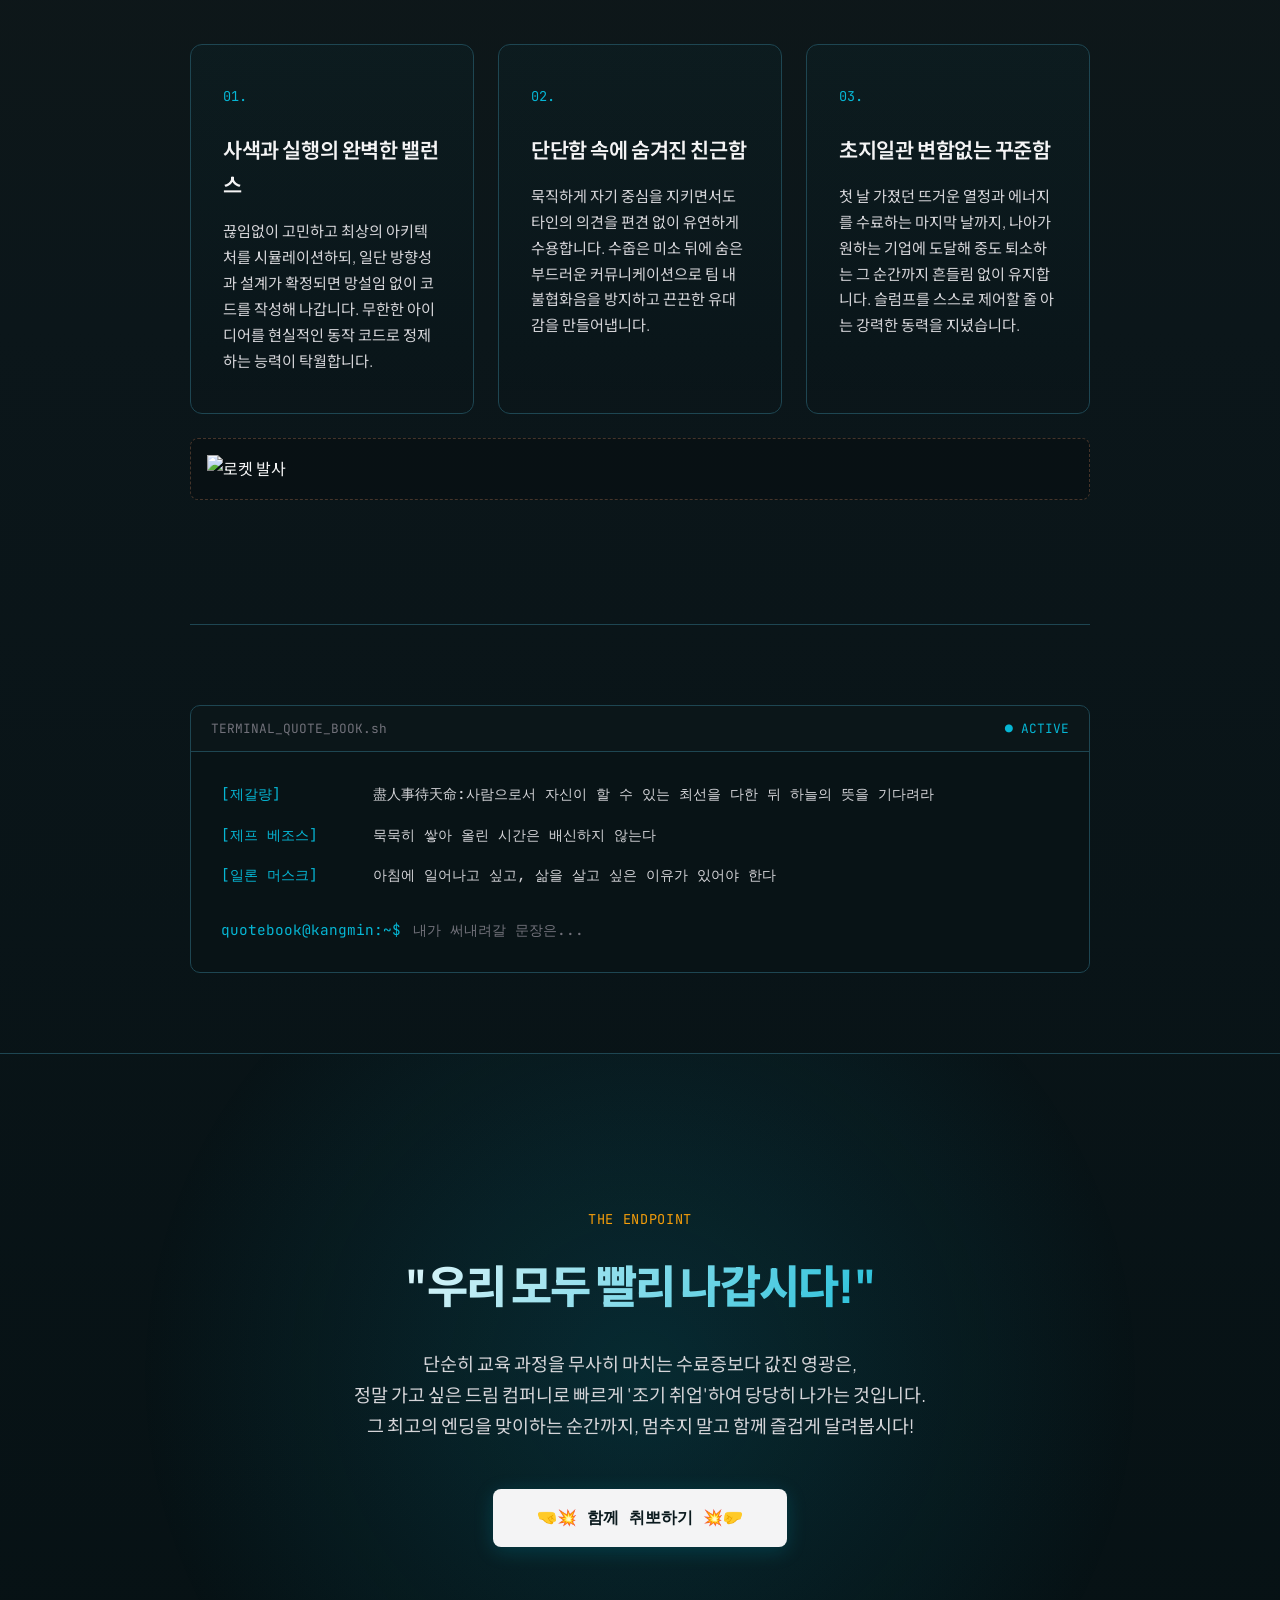
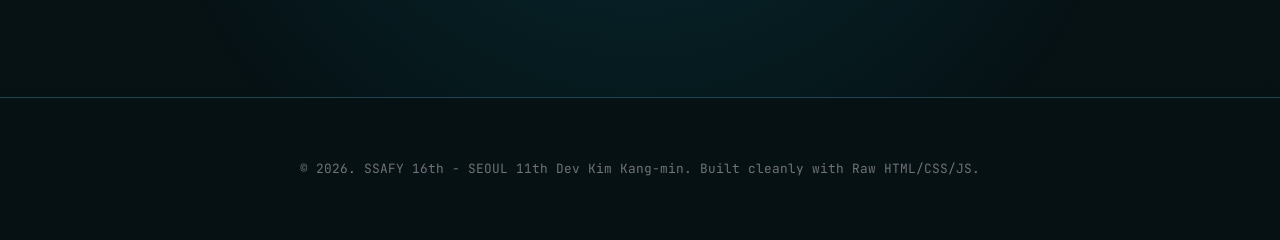
==== commit efd99e75: "add gif in html" ====
--- a/index.html
+++ b/index.html
@@ -210,6 +210,9 @@
                 <p>첫 날 가졌던 뜨거운 열정과 에너지를 수료하는 마지막 날까지, 나아가 원하는 기업에 도달해 중도 퇴소하는 그 순간까지 흔들림 없이 유지합니다. 슬럼프를 스스로 제어할 줄 아는 강력한 동력을 지녔습니다.</p>
             </div>
         </div>
+        <div class="char-gif-container">
+            <img src="https://media1.giphy.com/media/v1.Y2lkPTc5MGI3NjExejkxNW5qaHd5Zjg4NTRsYnJuMmd0NjhvYjh2c2F1eHl3NzZ3YW01NiZlcD12MV9pbnRlcm5hbF9naWZfYnlfaWQmY3Q9Zw/xUA7aOJguK7dHAbWV2/giphy.gif" alt="로켓 발사" class="inline-char-gif">
+        </div>
     </section>
 
     <section class="guestbook-section container">
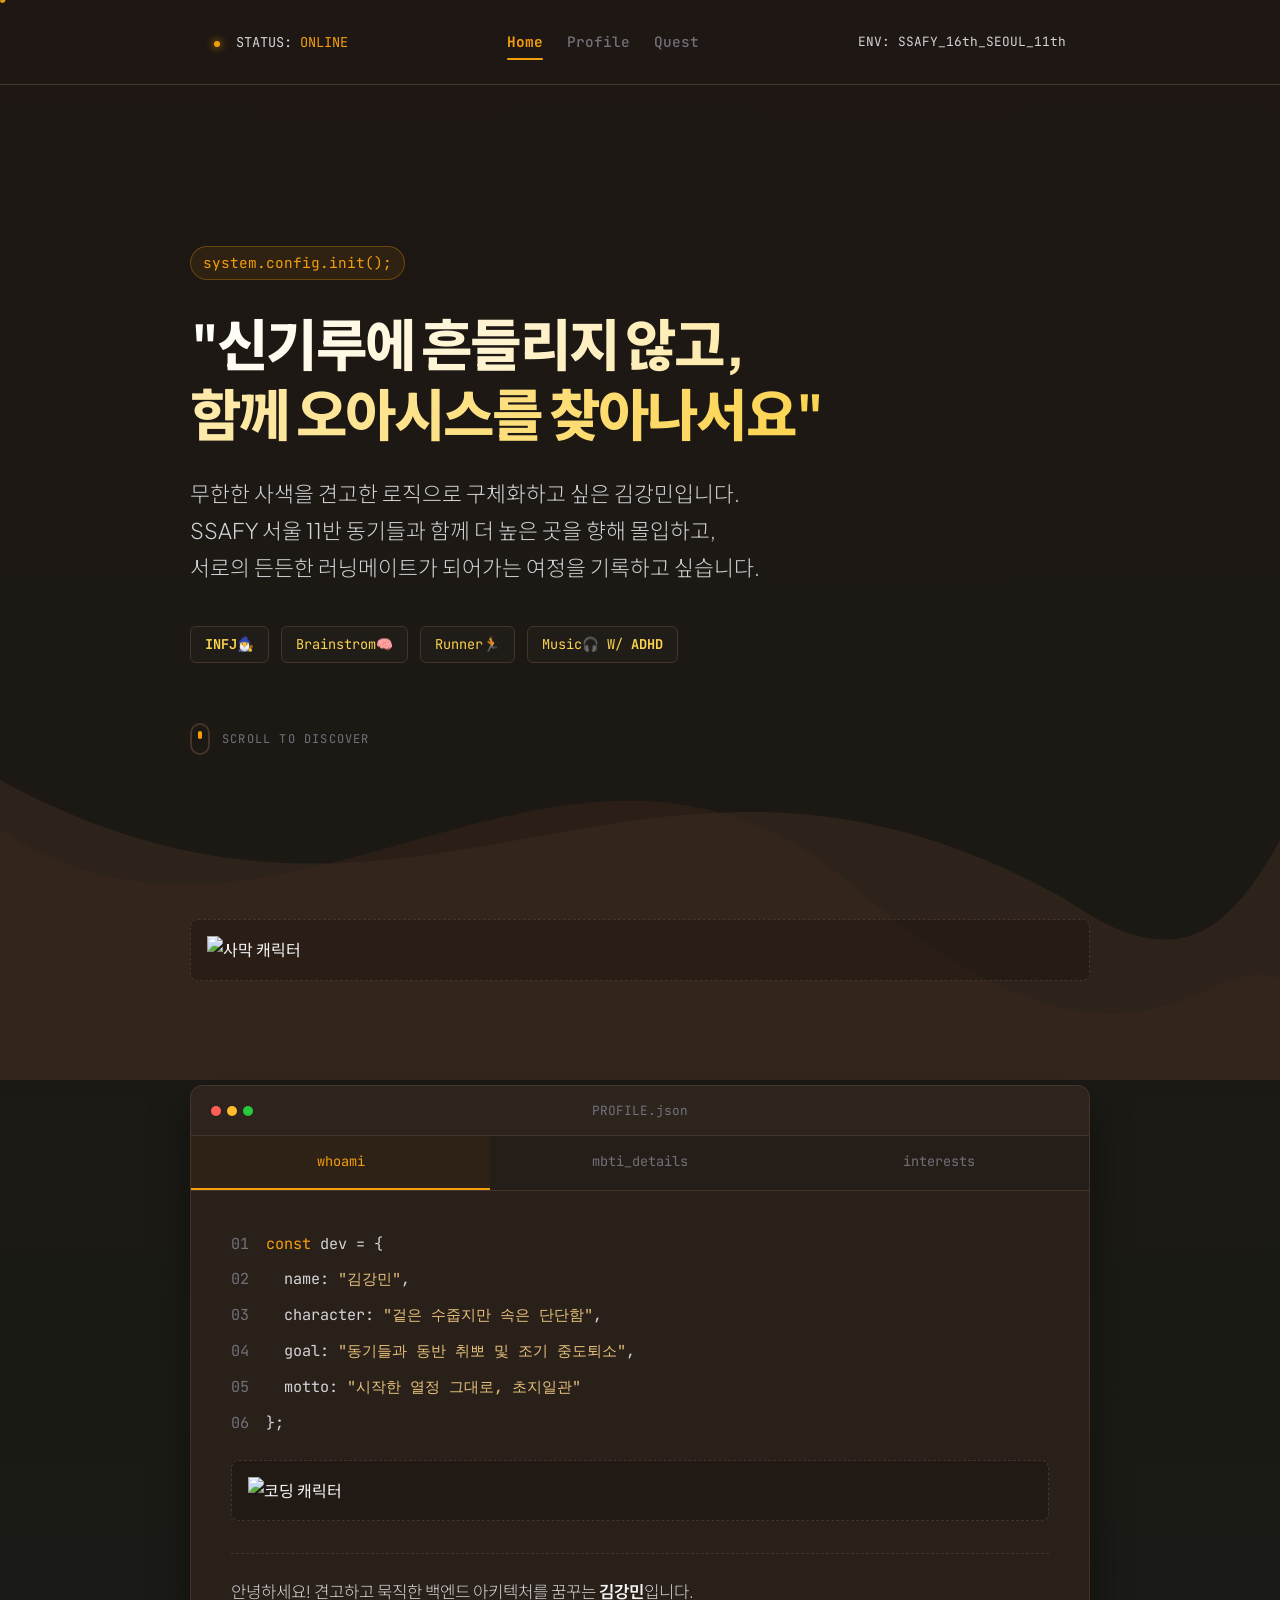
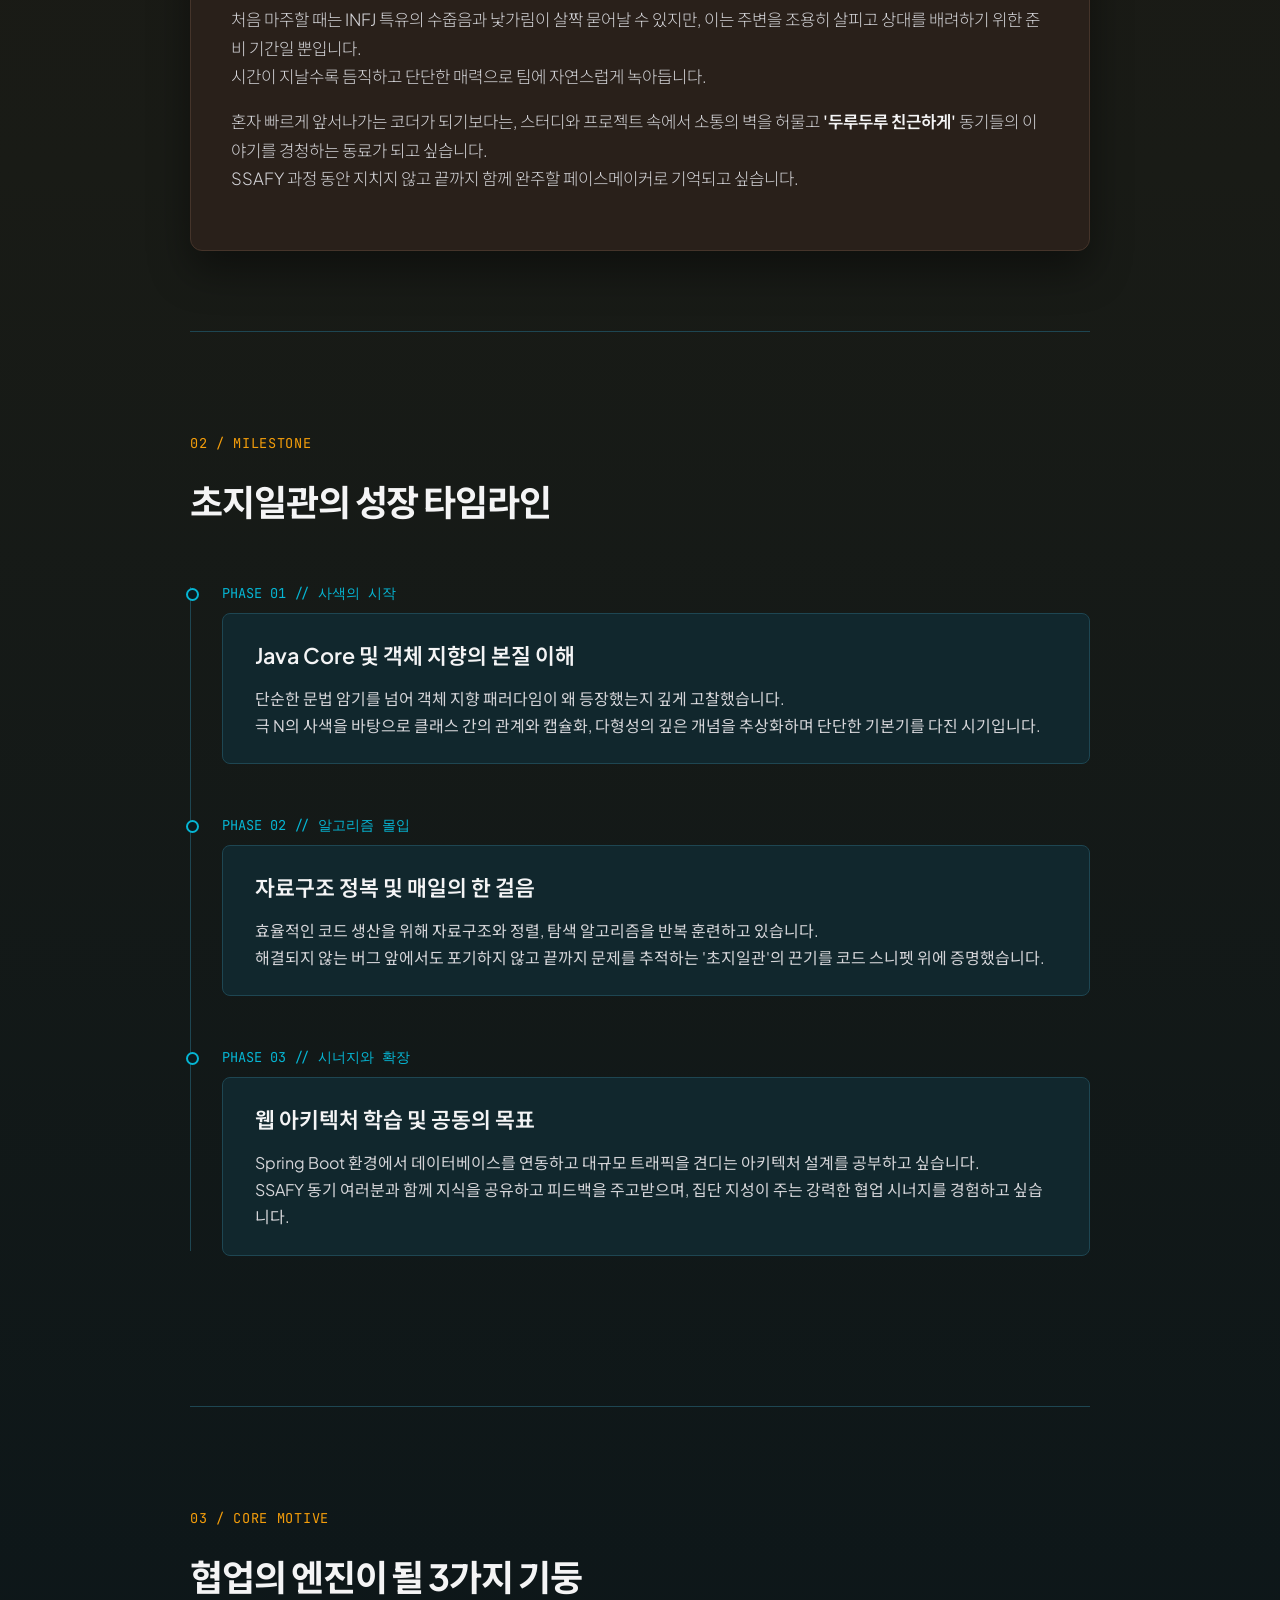
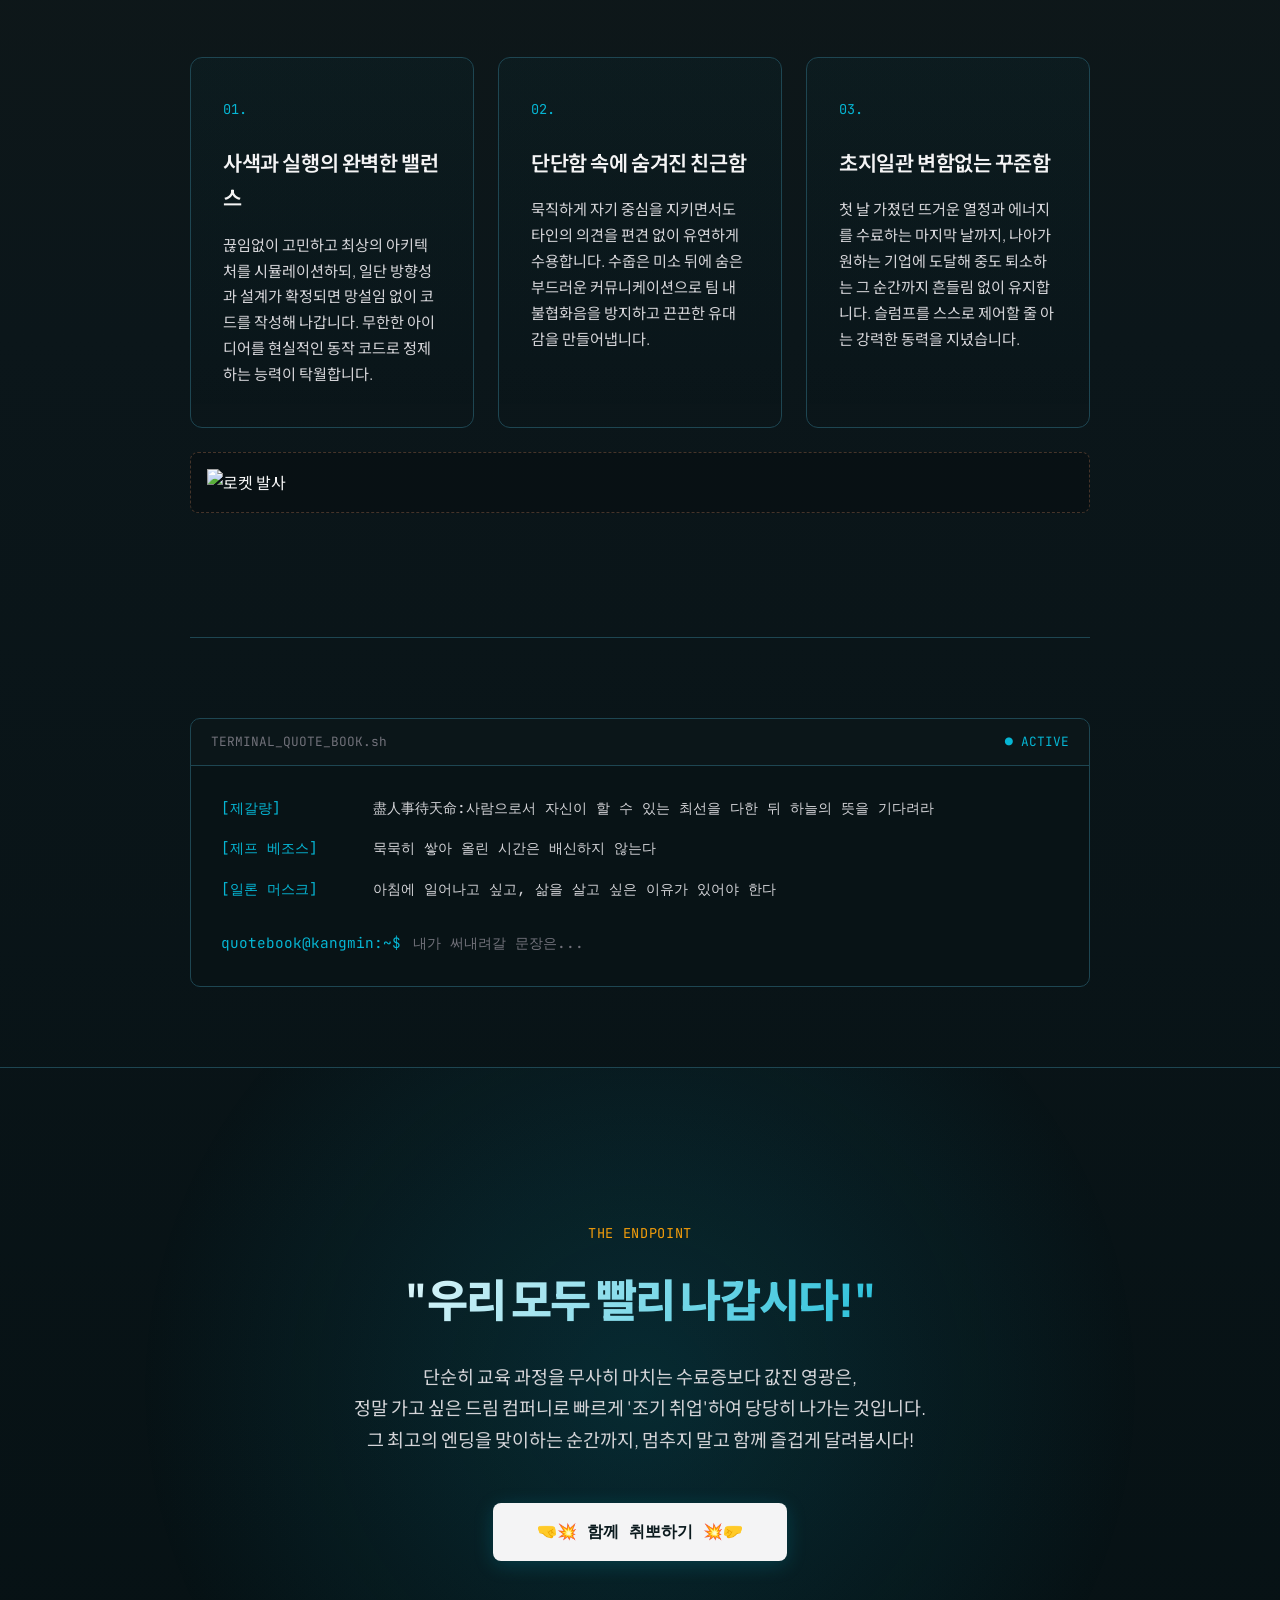
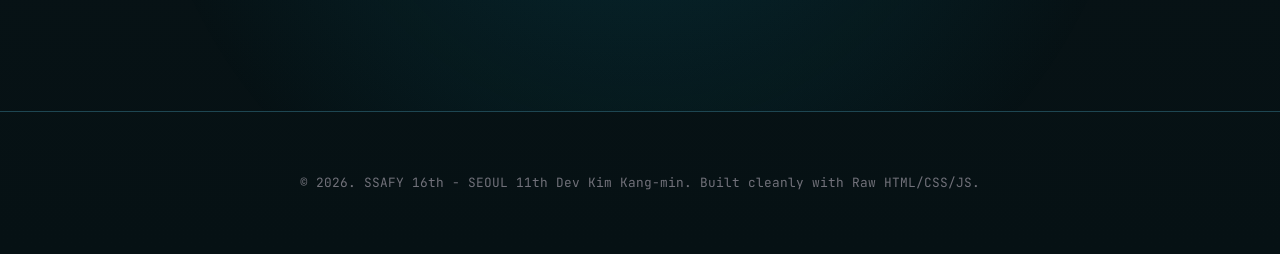
==== commit 65b06e47: "MPA구조로 전환 - 네비게이션 바 추가" ====
--- a/index.html
+++ b/index.html
@@ -25,14 +25,22 @@
         </svg>
     </div>
 
-    <!-- 기존 header 시작... -->
+    <!-- 변경된 header 영역 -->
     <header>
         <div class="container header-inner">
-            <div>
+            <div class="header-logo-zone">
                 <span class="status-dot"></span>
                 <span>STATUS: <span class="accent-text">ONLINE</span></span>
             </div>
-            <div class="mono" style="font-size: 0.8rem;">
+            
+            <!-- 🔥 신설된 상단 네비게이션 바 링크 -->
+            <nav class="main-nav mono">
+                <a href="index.html" class="nav-link active">Home</a>
+                <a href="profile.html" class="nav-link">Profile</a>
+                <a href="gamification.html" class="nav-link">Quest</a>
+            </nav>
+
+            <div class="mono env-text" style="font-size: 0.8rem;">
                 ENV: SSAFY_16th_SEOUL_11th
             </div>
         </div>
--- a/css/style.css
+++ b/css/style.css
@@ -111,6 +111,62 @@
     100% { opacity: 0.5; }
 }
 
+/* --- 상단 네비게이션 바 스타일 추가 --- */
+.main-nav {
+    display: flex;
+    gap: 24px;
+    align-items: center;
+}
+
+.nav-link {
+    color: var(--text-muted);
+    text-decoration: none;
+    font-size: 0.9rem;
+    font-weight: 500;
+    padding: 6px 0;
+    position: relative;
+    transition: color 0.2s ease;
+}
+
+.nav-link:hover {
+    color: var(--text-main);
+}
+
+/* 현재 활성화된 페이지 표시용 언더라인 애니메이션 */
+.nav-link.active {
+    color: var(--accent);
+    font-weight: 700;
+}
+
+.nav-link.active::after {
+    content: '';
+    position: absolute;
+    bottom: 0;
+    left: 0;
+    width: 100%;
+    height: 2px;
+    background-color: var(--accent);
+    border-radius: 2px;
+}
+
+/* 📱 모바일 환경 반응형 대응 (768px 이하) */
+@media (max-width: 768px) {
+    .header-inner {
+        flex-direction: column; /* 세로 정렬로 변경하여 좁은 화면 대응 */
+        gap: 12px;
+        text-align: center;
+    }
+    
+    .main-nav {
+        gap: 20px;
+        margin: 4px 0;
+    }
+    
+    .env-text {
+        display: none; /* 모바일에서 굳이 안 보여도 되는 환경 텍스트는 숨김 처리 */
+    }
+}
+
 /* --- 히어로 영역 (사막의 시작) --- */
 .hero {
     padding: 160px 0 140px 0;
@@ -575,12 +631,124 @@
 }
 
 /* --- 반응형 레이아웃 --- */
+/* ==========================================
+   🎨 2일차 미션: 모바일 친화 기능 강화 (Responsive)
+   ========================================== */
+
 @media (max-width: 768px) {
-    .hero { padding: 100px 0; }
-    .hero h1 { font-size: 2.4rem; }
-    .grid-layout { grid-template-columns: 1fr; gap: 16px; }
-    .console-body { padding: 24px; }
-    .cta-box h2 { font-size: 1.8rem; }
+    /* 1. 컨테이너 패딩 완화 및 레이아웃 조정 */
+    .container {
+        padding: 0 20px;
+    }
+    
+    /* 2. 히어로 영역 폰트 크기 유연화 및 레이아웃 최적화 */
+    .hero { 
+        padding: 80px 0 60px 0; 
+        min-height: auto; /* 모바일에서는 화면 높이에 맞추기보다 콘텐츠에 맞게 조절 */
+    }
+    .hero h1 { 
+        font-size: 2.0rem; /* 3.5rem에서 모바일용으로 축소 */
+        line-height: 1.3;
+    }
+    .hero p.lead {
+        font-size: 1.05rem;
+        margin-bottom: 30px;
+        word-break: keep-all; /* 단어 단위 줄바꿈으로 깔끔하게 */
+    }
+    
+    /* 3. 모바일 터치 환경에서 마우스 안내선 숨김 처리 */
+    .scroll-indicator {
+        display: none !important;
+    }
+
+    /* 4. 기술 배지 간격 최적화 */
+    .stack-badges {
+        margin-bottom: 40px;
+        gap: 8px;
+    }
+    .badge {
+        font-size: 0.75rem;
+        padding: 5px 10px;
+    }
+
+    /* 5. 프로필 콘솔 탭 메뉴 가로 폭 붕괴 방지 */
+    .console-nav {
+        flex-wrap: wrap; /* 탭이 많아지면 아래로 자연스럽게 흐르도록 */
+    }
+    .console-tab {
+        padding: 12px 8px;
+        font-size: 0.8rem;
+    }
+    .console-body { 
+        padding: 20px; /* 내부 여백 축소하여 가로 공간 확보 */
+    }
+    .console-code-line {
+        font-size: 0.85rem; /* 코드 폰트 살짝 축소하여 터미널 느낌 유지 */
+        overflow-x: auto;   /* 코드가 길어지면 박스를 깨뜨리지 않고 내부 스크롤 제공 */
+    }
+    .extended-text p {
+        font-size: 0.95rem;
+    }
+
+    /* 6. GIF 컨테이너 모바일 마진 조정 */
+    .char-gif-container {
+        padding: 10px;
+        margin: 16px auto;
+    }
+
+    /* 7. 타임라인 박스 여백 수정 */
+    .timeline-container {
+        padding-left: 20px;
+    }
+    .timeline-item::before {
+        left: -24px;
+    }
+    .timeline-content-box {
+        padding: 18px 20px;
+    }
+    .timeline-content-box h3 {
+        font-size: 1.15rem;
+    }
+
+    /* 8. 핵심 엔진 그리드 레이아웃 (1열로 단일화 및 패딩 축소) */
+    .grid-layout { 
+        grid-template-columns: 1fr; 
+        gap: 16px; 
+    }
+    .grid-card {
+        padding: 28px 20px;
+    }
+
+    /* 9. 방명록 터미널 래핑 처리 */
+    .guestbook-body {
+        padding: 20px;
+        font-size: 0.8rem;
+    }
+    .message-item {
+        flex-direction: column; /* 이름과 내용이 모바일에선 위아래로 배치되어 짤림 방지 */
+        gap: 4px;
+        margin-bottom: 12px;
+    }
+    .message-item .user {
+        min-width: auto;
+    }
+
+    /* 10. 하단 CTA 및 버튼 모바일화 */
+    .cta-section {
+        padding: 100px 0;
+    }
+    .cta-box h2 { 
+        font-size: 1.8rem; 
+    }
+    .cta-box p {
+        font-size: 1.0rem;
+        margin-bottom: 32px;
+    }
+    .primary-btn {
+        width: 100%; /* 모바일에서는 엄지손가락으로 누르기 편하게 풀 너비 제공 */
+        padding: 16px 24px;
+        font-size: 0.95rem;
+    }
 }
 
 /* --- [신설] 사막 언덕 및 캔버스 파티클 레이어 스타일 --- */
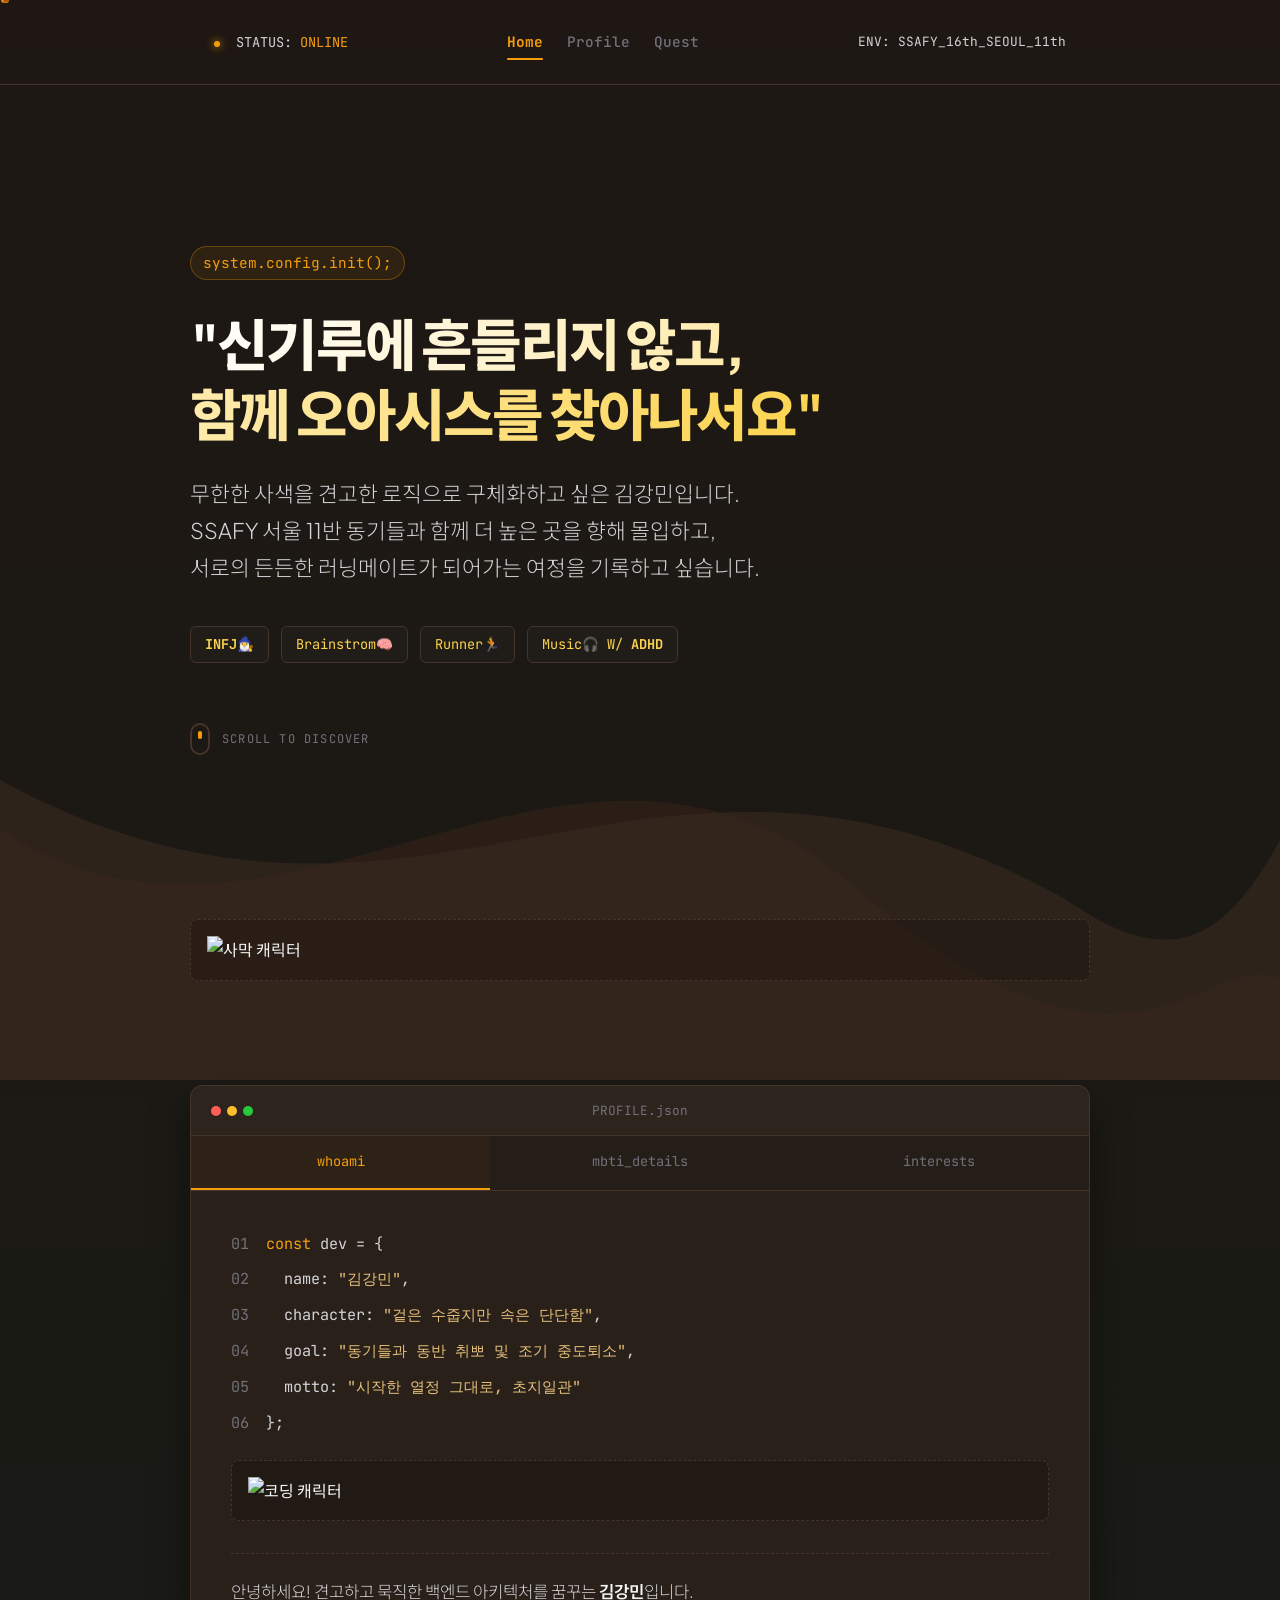
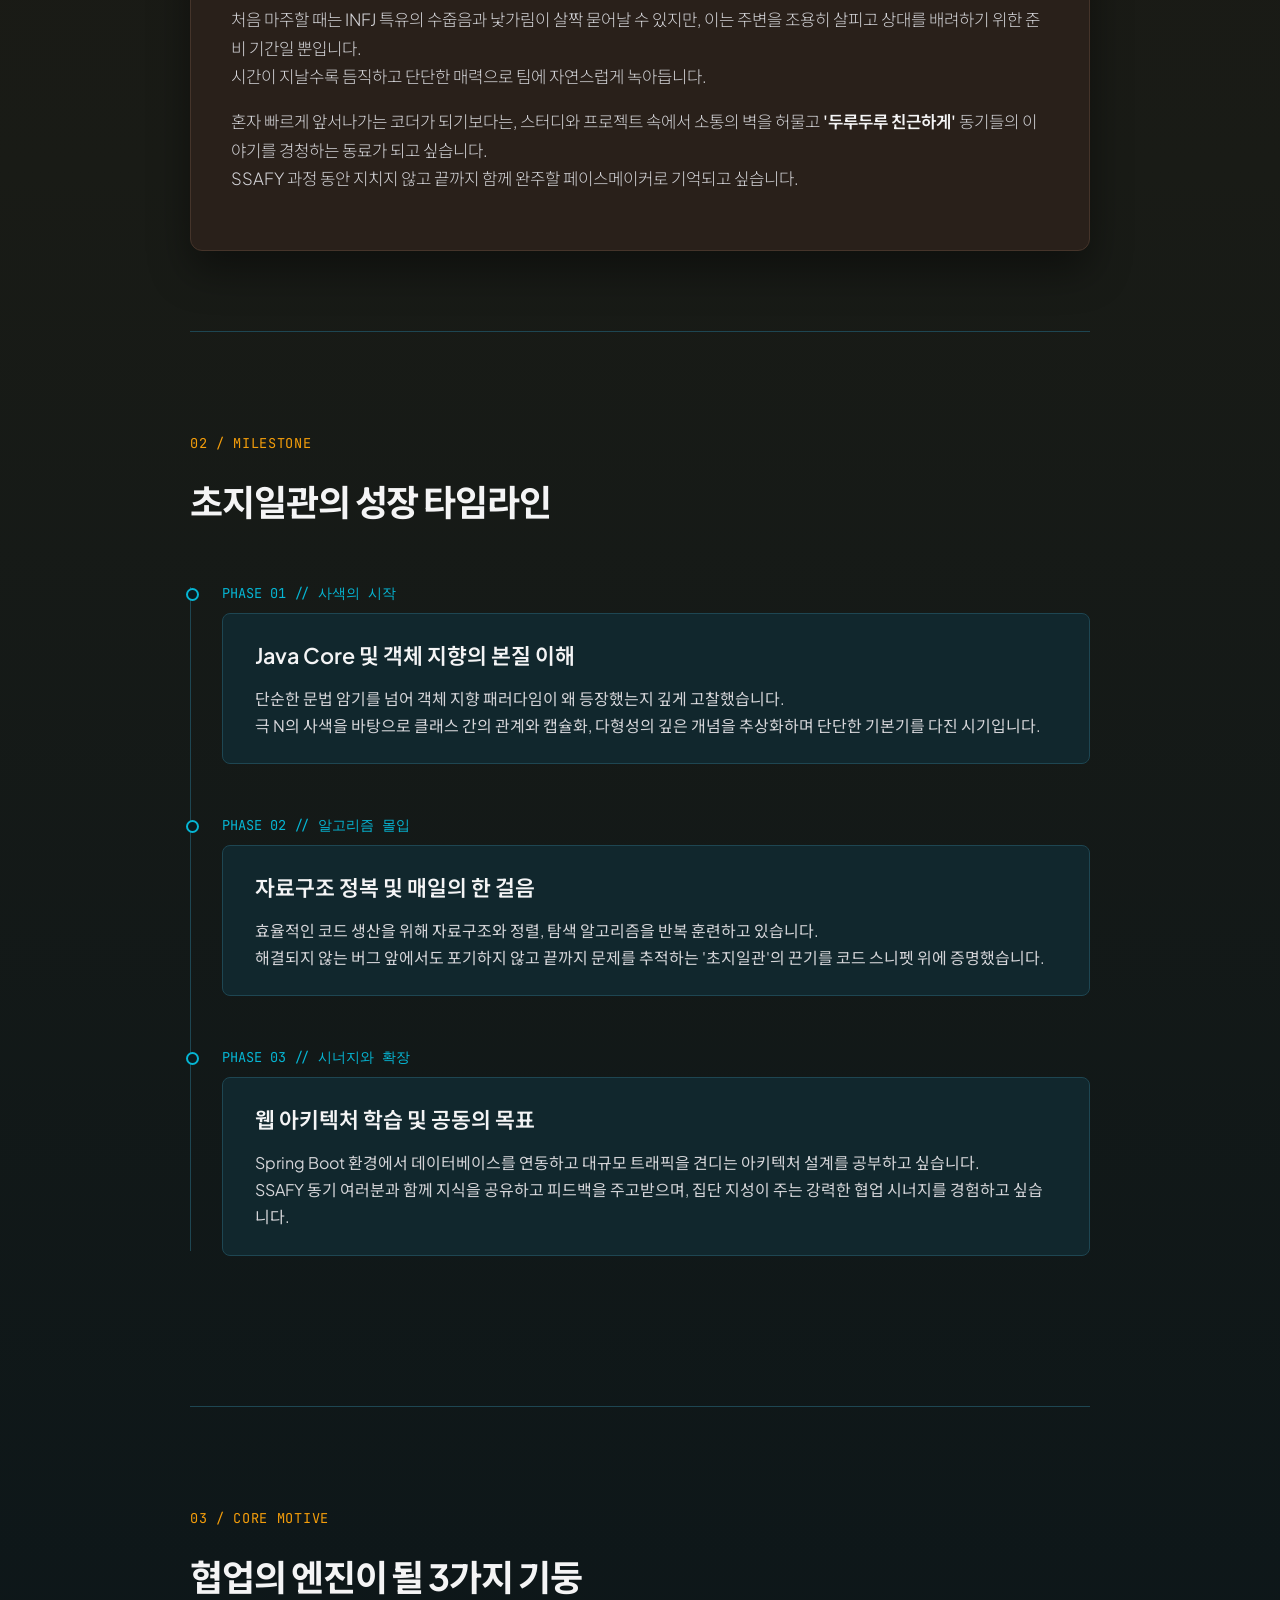
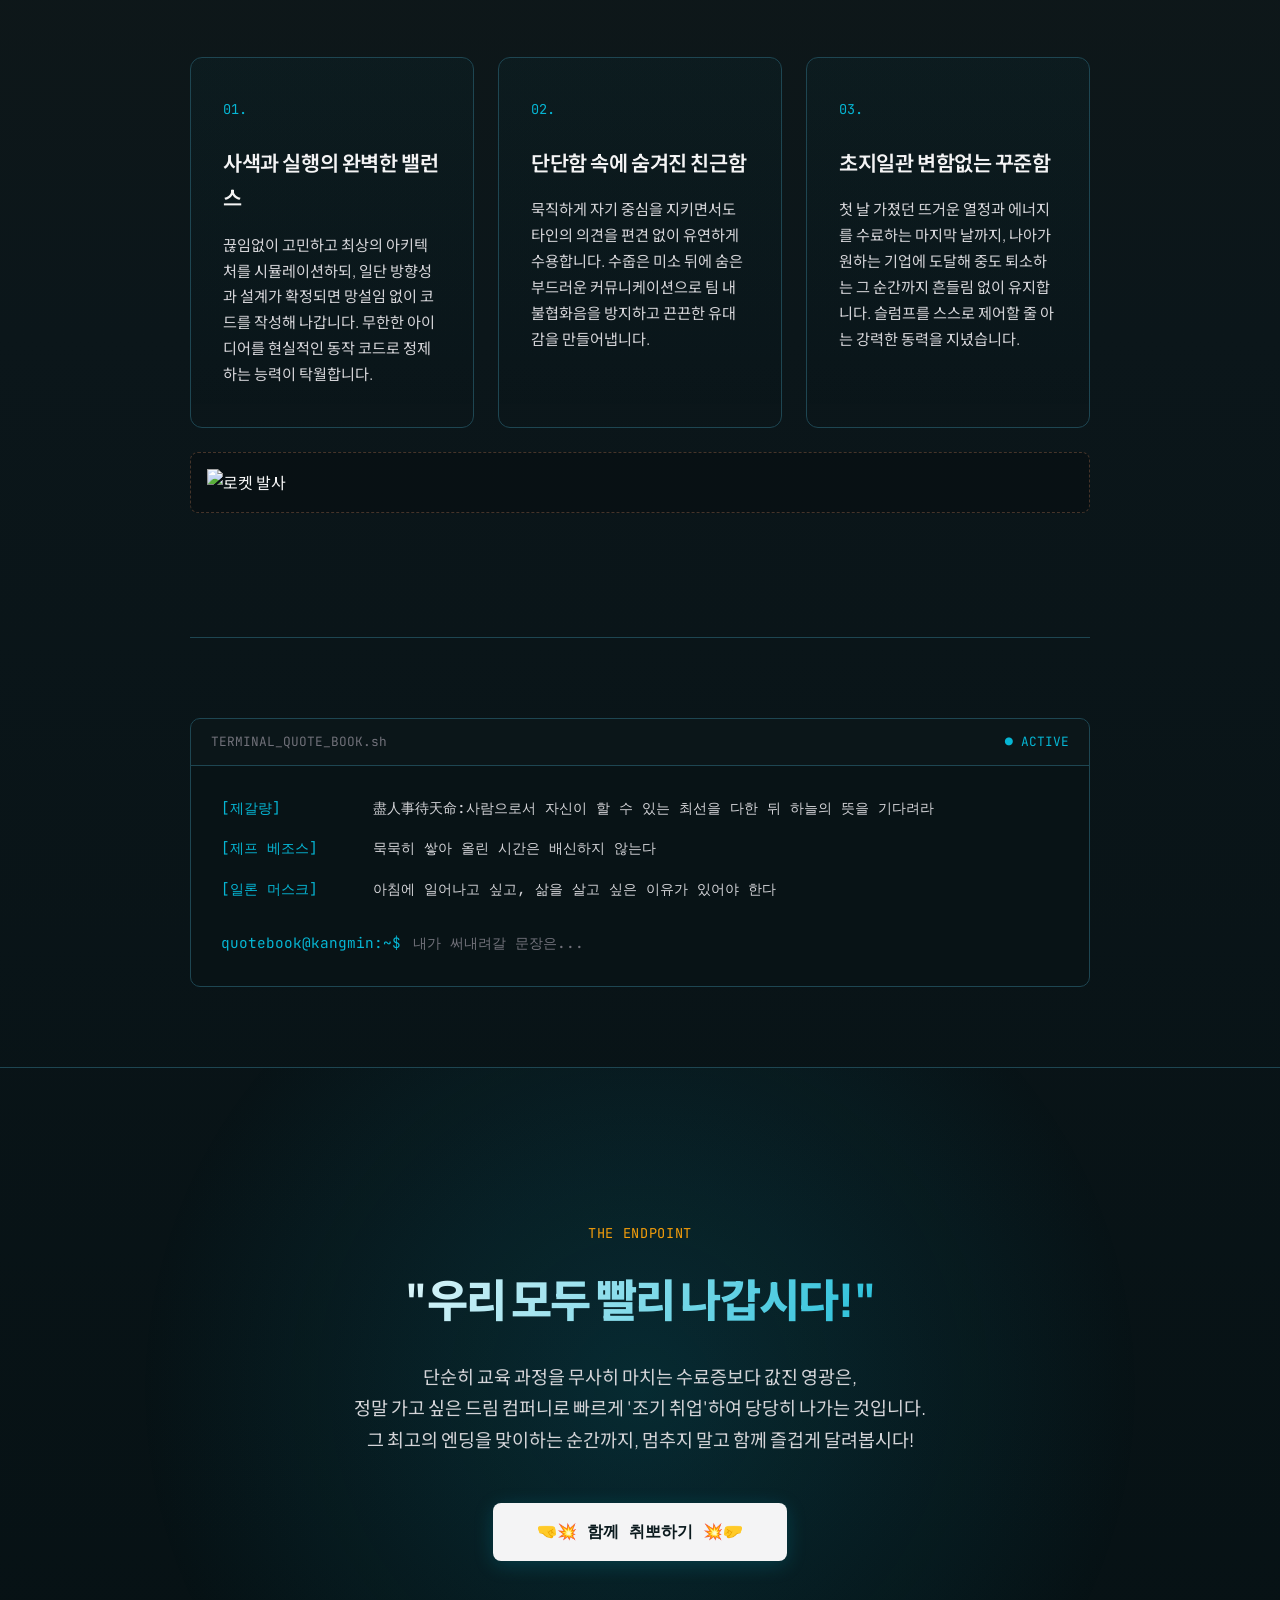
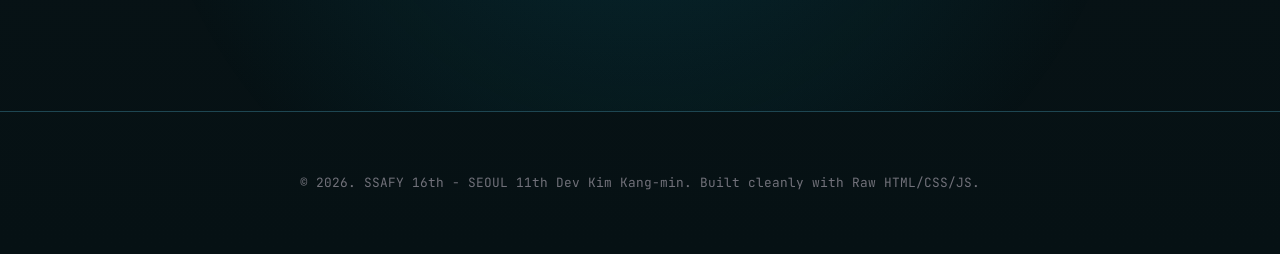
==== commit 31e9d452: "MPA구조로 전환 -  프로필, 게이미피케이션 html 추가" ====
--- a/index.html
+++ b/index.html
@@ -26,25 +26,25 @@
     </div>
 
     <!-- 변경된 header 영역 -->
-    <header>
-        <div class="container header-inner">
-            <div class="header-logo-zone">
-                <span class="status-dot"></span>
-                <span>STATUS: <span class="accent-text">ONLINE</span></span>
-            </div>
-            
-            <!-- 🔥 신설된 상단 네비게이션 바 링크 -->
-            <nav class="main-nav mono">
-                <a href="index.html" class="nav-link active">Home</a>
-                <a href="profile.html" class="nav-link">Profile</a>
-                <a href="gamification.html" class="nav-link">Quest</a>
-            </nav>
-
-            <div class="mono env-text" style="font-size: 0.8rem;">
-                ENV: SSAFY_16th_SEOUL_11th
-            </div>
-        </div>
-    </header>
+<header>
+    <div class="container header-inner">
+        <div class="header-logo-zone">
+            <span class="status-dot"></span>
+            <span>STATUS: <span class="accent-text">ONLINE</span></span>
+        </div>
+        
+        <!-- 🔥 신설된 상단 네비게이션 바 링크 -->
+        <nav class="main-nav mono">
+            <a href="index.html" class="nav-link active">Home</a>
+            <a href="./html/profile.html" class="nav-link">Profile</a>
+            <a href="./html/gamification.html" class="nav-link">Quest</a>
+        </nav>
+
+        <div class="mono env-text" style="font-size: 0.8rem;">
+            ENV: SSAFY_16th_SEOUL_11th
+        </div>
+    </div>
+</header>
 
     <section class="hero container">
         <div class="hero-wrapper">
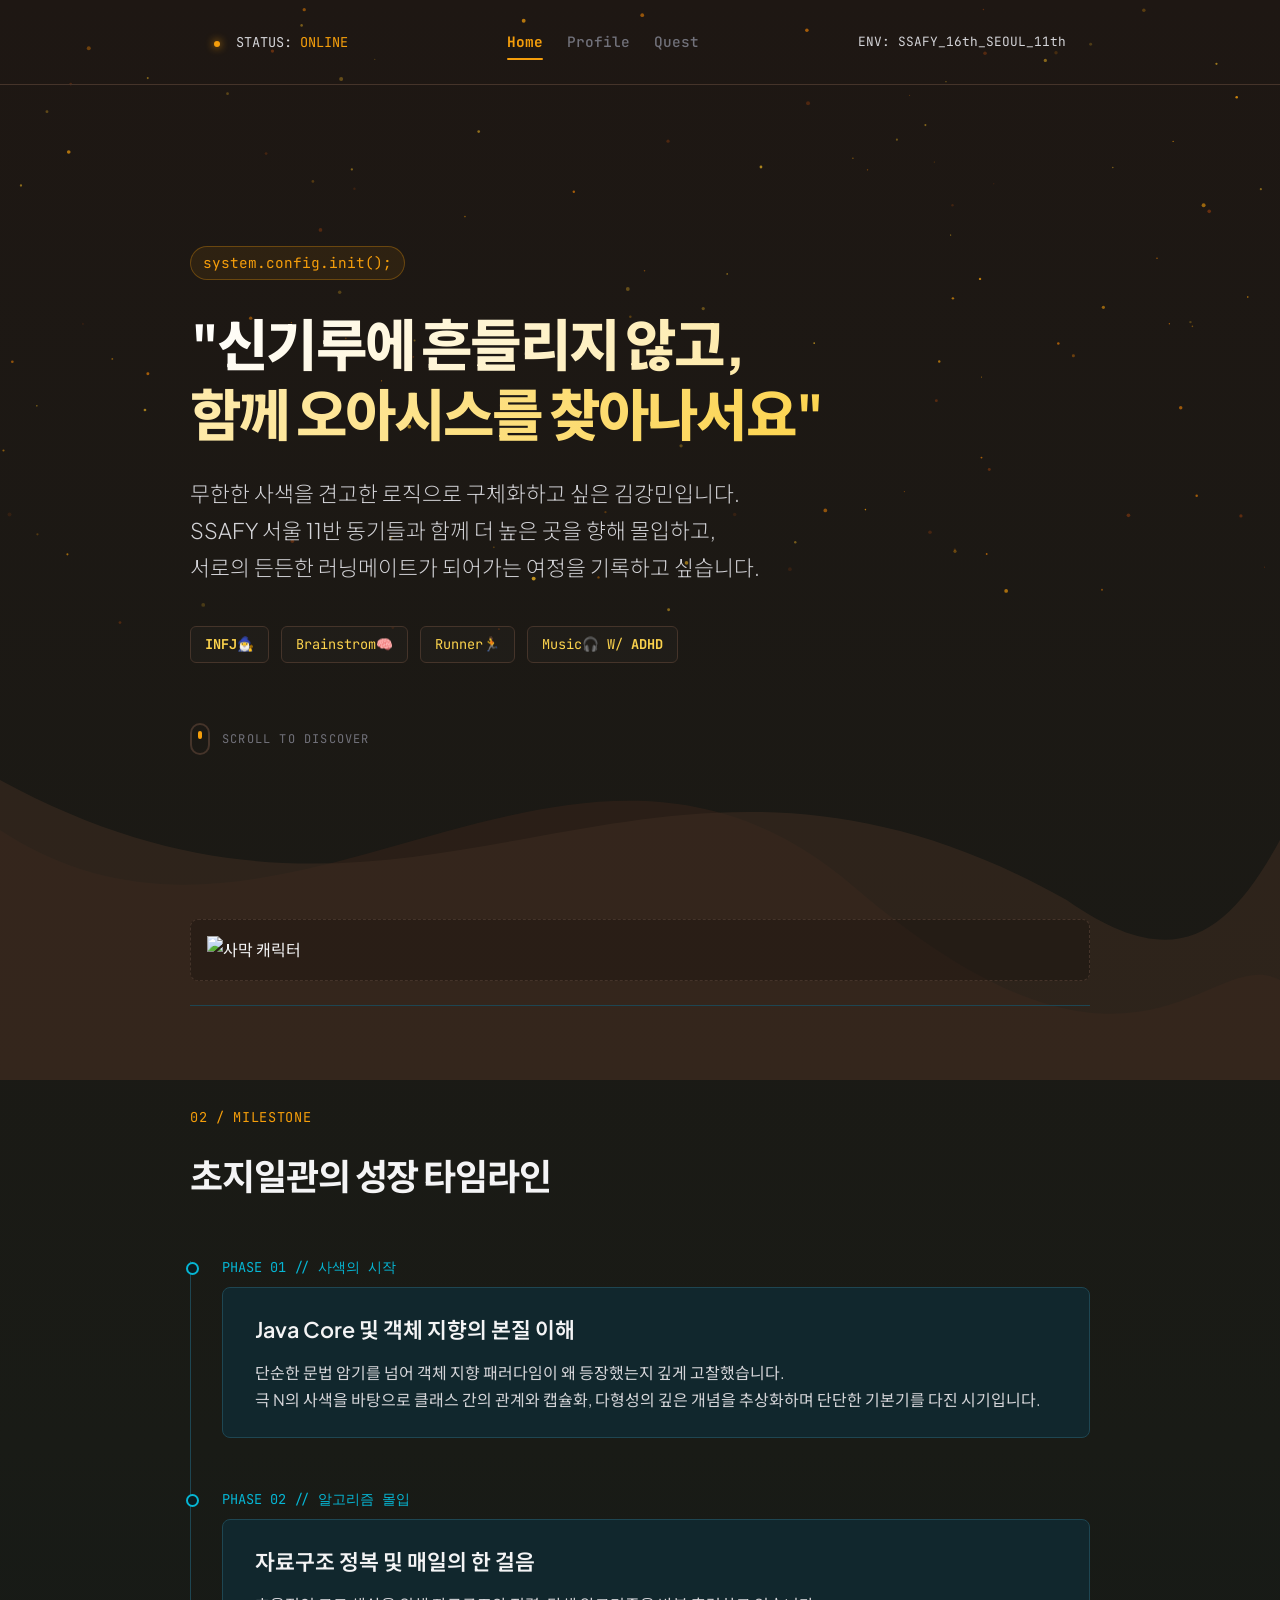
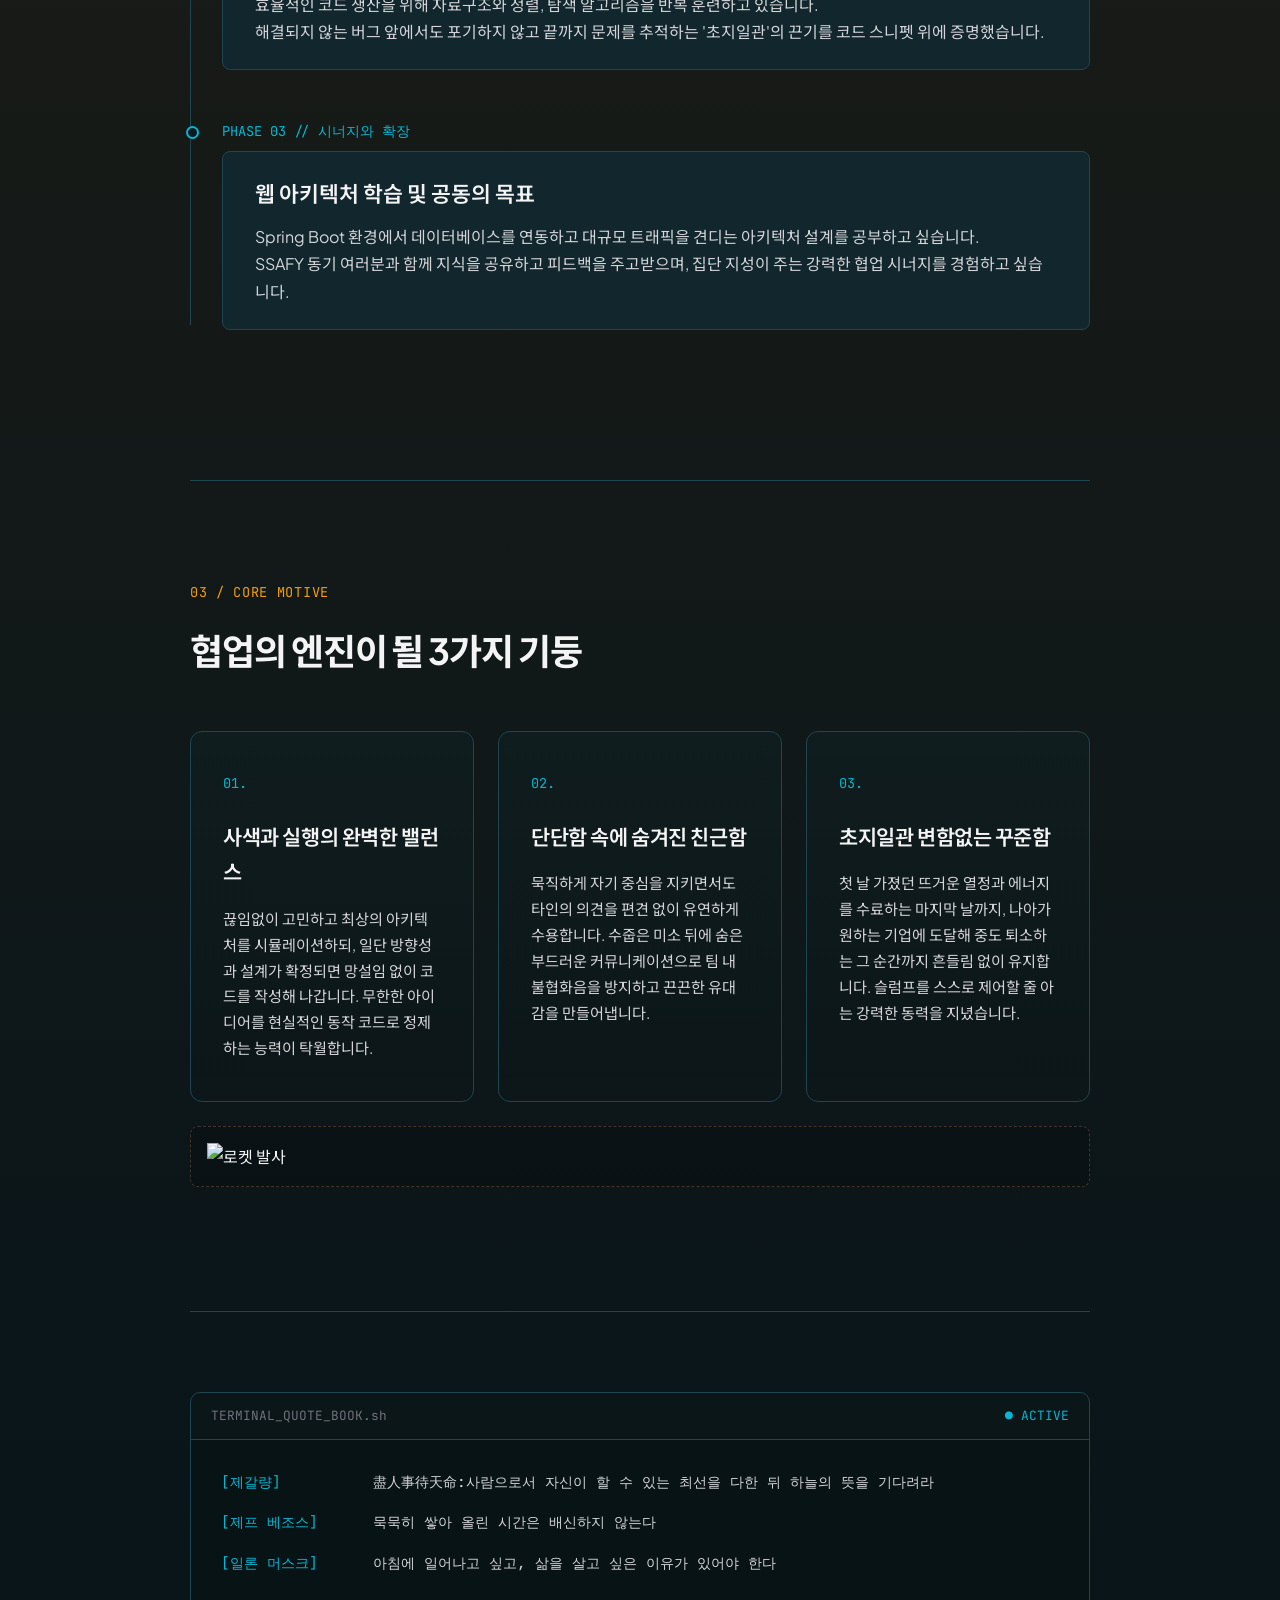
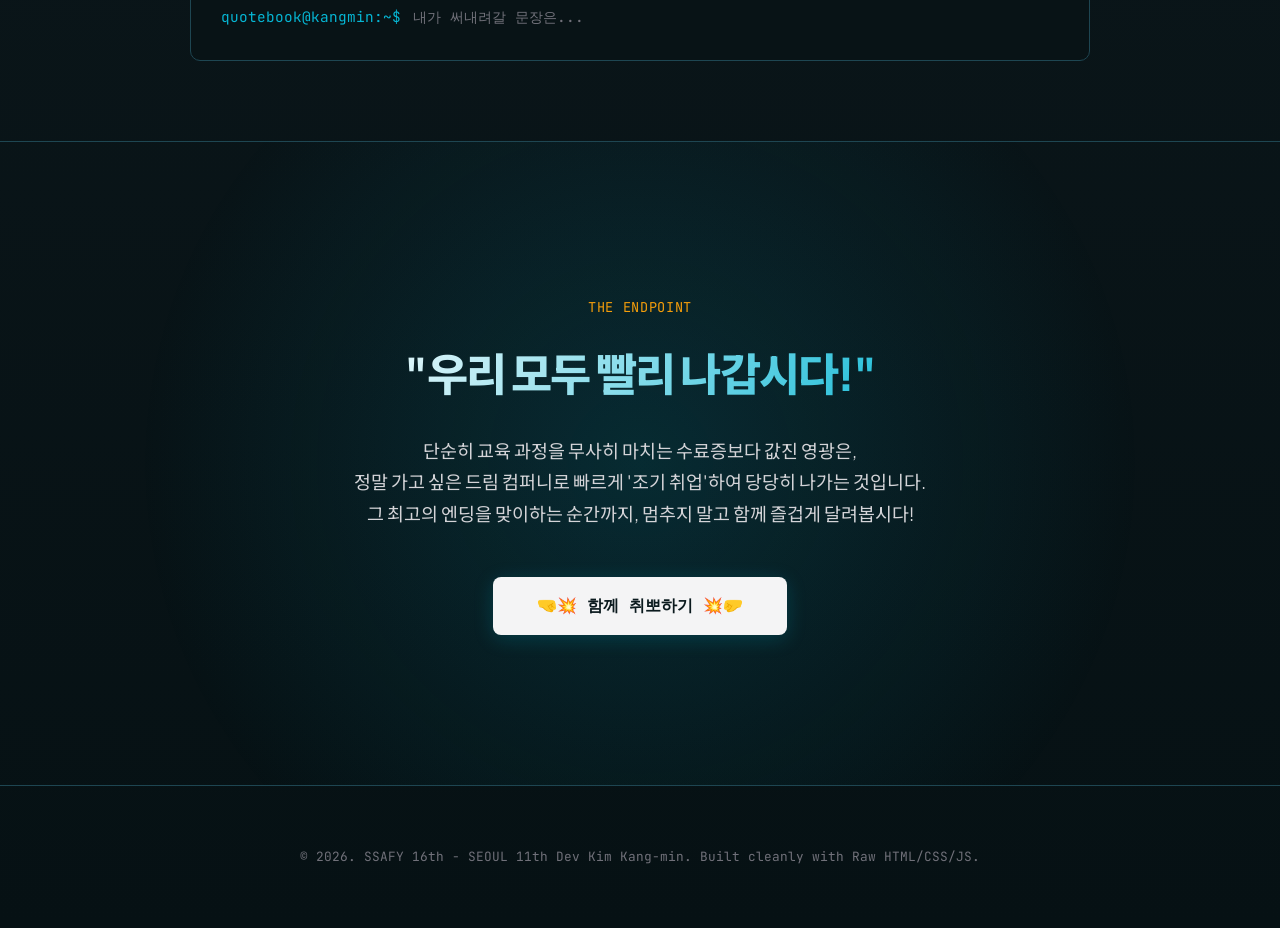
==== commit c3fa4ff1: "MPA구조로 전환 - index.html에서 프로필 분리" ====
--- a/index.html
+++ b/index.html
@@ -74,95 +74,6 @@
     <div class="char-gif-container">
         <img src="https://media2.giphy.com/media/v1.Y2lkPTc5MGI3NjExcGVkb3d5azBzMm8wdDM1ZmNlYjVtYXNudjNlaXF3Z3VtamZjZXZmdyZlcD12MV9pbnRlcm5hbF9naWZfYnlfaWQmY3Q9Zw/3ohs83rP7A7cq7hXkk/giphy.gif" alt="사막 캐릭터" class="inline-char-gif">
     </div>
-
-    <section class="console-section container">
-        <div class="console-box">
-            <div class="console-header">
-                <div class="console-dots">
-                    <div class="console-dot" style="background-color: #ff5f56;"></div>
-                    <div class="console-dot" style="background-color: #ffbd2e;"></div>
-                    <div class="console-dot" style="background-color: #27c93f;"></div>
-                </div>
-                <div class="console-title">PROFILE.json</div>
-                <div class="console-dots" style="opacity: 0;">
-                    <div class="console-dot"></div><div class="console-dot"></div><div class="console-dot"></div>
-                </div>
-            </div>
-
-            <div class="console-nav">
-                <div class="console-tab active" onclick="switchTab('whoami')">whoami</div>
-                <div class="console-tab" onclick="switchTab('mbti')">mbti_details</div>
-                <div class="console-tab" onclick="switchTab('hobbies')">interests</div>
-            </div>
-
-            <div class="console-body">
-                <div id="tab-whoami" class="console-content active">
-                    <div class="console-code-line"><span class="line-num">01</span><span class="line-text"><span class="accent-text">const</span> dev = {</span></div>
-                    <div class="console-code-line"><span class="line-num">02</span><span class="line-text">&nbsp;&nbsp;name: <span style="color: #e6c07b;">"김강민"</span>,</span></div>
-                    <div class="console-code-line"><span class="line-num">03</span><span class="line-text">&nbsp;&nbsp;character: <span style="color: #e6c07b;">"겉은 수줍지만 속은 단단함"</span>,</span></div>
-                    <div class="console-code-line"><span class="line-num">04</span><span class="line-text">&nbsp;&nbsp;goal: <span style="color: #e6c07b;">"동기들과 동반 취뽀 및 조기 중도퇴소"</span>,</span></div>
-                    <div class="console-code-line"><span class="line-num">05</span><span class="line-text">&nbsp;&nbsp;motto: <span style="color: #e6c07b;">"시작한 열정 그대로, 초지일관"</span></span></div>
-                    <div class="console-code-line"><span class="line-num">06</span><span class="line-text">};</span></div>
-                    <div class="char-gif-container">
-                        <img src="https://media4.giphy.com/media/v1.Y2lkPTc5MGI3NjExYnlqOGJiNTB3bGlqcXIzMHAyNmZ1djJxbmR3NzY0ZGRkc3h6M2FvdyZlcD12MV9pbnRlcm5hbF9naWZfYnlfaWQmY3Q9Zw/AhjXalGPAfJg4/giphy.gif" alt="코딩 캐릭터" class="inline-char-gif">
-                    </div>
-                    <div class="extended-text">
-                        <p>안녕하세요! 견고하고 묵직한 백엔드 아키텍처를 꿈꾸는 <strong>김강민</strong>입니다. 
-                            <br>처음 마주할 때는 INFJ 특유의 수줍음과 낯가림이 살짝 묻어날 수 있지만, 이는 주변을 조용히 살피고 상대를 배려하기 위한 준비 기간일 뿐입니다. 
-                            <br>시간이 지날수록 듬직하고 단단한 매력으로 팀에 자연스럽게 녹아듭니다.</p>
-                        <p>혼자 빠르게 앞서나가는 코더가 되기보다는, 스터디와 프로젝트 속에서 소통의 벽을 허물고 <strong>'두루두루 친근하게'</strong> 동기들의 이야기를 경청하는 동료가 되고 싶습니다.
-                            <br>SSAFY 과정 동안 지치지 않고 끝까지 함께 완주할 페이스메이커로 기억되고 싶습니다.</p>
-                    </div>
-                </div>
-
-                <div id="tab-mbti" class="console-content">
-                    <div class="console-code-line"><span class="line-num">01</span><span class="line-text"><span class="accent-text">class</span> INFJ_Explorer <span class="accent-text">implements</span> JavaDeveloper {</span></div>
-                    <div class="console-code-line"><span class="line-num">02</span><span class="line-text">&nbsp;&nbsp;<span class="accent-text">private final</span> String mindType = <span style="color: #e6c07b;">"Extreme_N"</span>;</span></div>
-                    <div class="console-code-line"><span class="line-num">03</span><span class="line-text">&nbsp;&nbsp;<span class="accent-text">private</span> boolean knockTheDoor = <span class="accent-text">false</span>;</span></div>
-                    <div class="console-code-line"><span class="line-num">04</span>  <span class="line-text"></span></div>
-                    <div class="console-code-line"><span class="line-num">05</span><span class="line-text">&nbsp;&nbsp;<span class="accent-text">public</span> void deepThinkingInShower() {</span></div>
-                    <div class="console-code-line"><span class="line-num">06</span><span class="line-text">&nbsp;&nbsp;&nbsp;&nbsp;<span class="accent-text">while</span>(!knockTheDoor) {</span></div>
-                    <div class="console-code-line"><span class="line-num">07</span><span class="line-text">&nbsp;&nbsp;&nbsp;&nbsp;&nbsp;&nbsp;System.out.println(<span style="color: #e6c07b;">"무한한 우주 확장 및 아키텍처 시뮬레이션 중..."</span>);</span></div>
-                    <div class="console-code-line"><span class="line-num">08</span><span class="line-text">&nbsp;&nbsp;&nbsp;&nbsp;&nbsp;&nbsp;<span class="accent-text">if</span>(checkReality()) <span class="accent-text">break</span>;</span></div>
-                    <div class="console-code-line"><span class="line-num">09</span><span class="line-text">&nbsp;&nbsp;&nbsp;&nbsp;}</span></div>
-                    <div class="console-code-line"><span class="line-num">10</span><span class="line-text">&nbsp;&nbsp;}</span></div>
-                    <div class="console-code-line"><span class="line-num">11</span><span class="line-text">}</span></div>
-                    <div class="char-gif-container">
-                        <img src="https://media4.giphy.com/media/v1.Y2lkPTc5MGI3NjExcGtwcXM5ZWtmeHFocHVydzU0d3F3MGx0aHdrNzMwOGY3dzk1dmE5NSZlcD12MV9pbnRlcm5hbF9naWZfYnlfaWQmY3Q9Zw/BQUITFiYVtNte/giphy.gif" alt="샤워 캐릭터" class="inline-char-gif">
-                    </div>
-                    <div class="extended-text">
-                        <p>샤워기 물줄기 아래 서 있으면 머릿속에서 우주 끝까지 뻗어나가는 <strong>극 N</strong> 성향의 사색가입니다. 
-                            <br>누군가 문을 두드려 현실로 깨워주기 전까지 코딩 아키텍처와 로직의 흐름을 무한히 시뮬레이션하곤 합니다.</p>
-                        <p>이 상상력은 개발에서 강력한 무기가 됩니다. 
-                            <br>예외 상황을 다각도로 예측하고 코드의 구조적인 아름다움을 고민하는 바탕이 되기 때문입니다.
-                            <br>붕 뜰 수 있는 상상들을 프로그래밍의 명확하고 엄격한 규칙 위에 올려 단단한 현실의 결과물로 정제해 나가는 중입니다.</p>
-                    </div>
-                </div>
-
-                <div id="tab-hobbies" class="console-content">
-                    <p style="color: var(--text-sub); font-size: 0.95rem; margin-bottom: 20px;">
-                        정해진 카테고리에 얽매이지 않는 유연하고 넓은 스펙트럼의 일상 에너지원 로그입니다.
-                    </p>
-                    <div class="tag-cloud">
-                        <span class="tag">🎧 ADHD식 전장르 음악 감상</span>
-                        <span class="tag">🏃‍♂️ 지난주 오랜만에 재개한 런닝</span>
-                        <span class="tag">📚 동기부여용 자기계발 독서</span>
-                        <span class="tag">🧠 샤워실 속 아이디어 브레인스토밍</span>
-                        <span class="tag">🍗 KFC 오리지널 통다리 러버</span>
-                        <span class="tag">🍅 방울토마토 헤이터</span>
-                    </div>
-                    <div class="char-gif-container">
-                        <img src="https://media2.giphy.com/media/v1.Y2lkPTc5MGI3NjExMzZxNXI2YmEzOXBtNzJ3YTFwYjQ3MXdzbWt4cDF2OXkxcGdkbGJ1YiZlcD12MV9pbnRlcm5hbF9naWZfYnlfaWQmY3Q9Zw/JEhCPFfqi2Hy8/giphy.gif" alt="잡학다식 캐릭터" class="inline-char-gif">
-                    </div>
-                    <div class="extended-text" style="margin-top: 24px;">
-                        <p>알고리즘이 뒤죽박죽 섞인 플레이리스트처럼 장르를 가리지 않는 <strong>잡학다식함</strong>이 특징입니다.
-                            <br>지루함을 쉽게 느끼는 성향을 역으로 이용해, 공부가 막힐 땐 장르가 완전히 다른 음악을 듣거나 그저께 오랜만에 뛰었던 트랙 위 러닝처럼 몸을 움직여 에너지를 강제 순환시킵니다.</p>
-                        <p>잠깐 게으름에 지는 날이 있더라도, 책장에서 꺼내 든 자기계발 서적 한 줄에 금방 자극을 받아 신발 끈을 다시 묶는 회복 탄력성을 가지고 있습니다.</p>
-                    </div>
-                </div>
-            </div>
-        </div>
-    </section>
 
     <section class="timeline-section container">
         <span class="section-label">02 / MILESTONE</span>
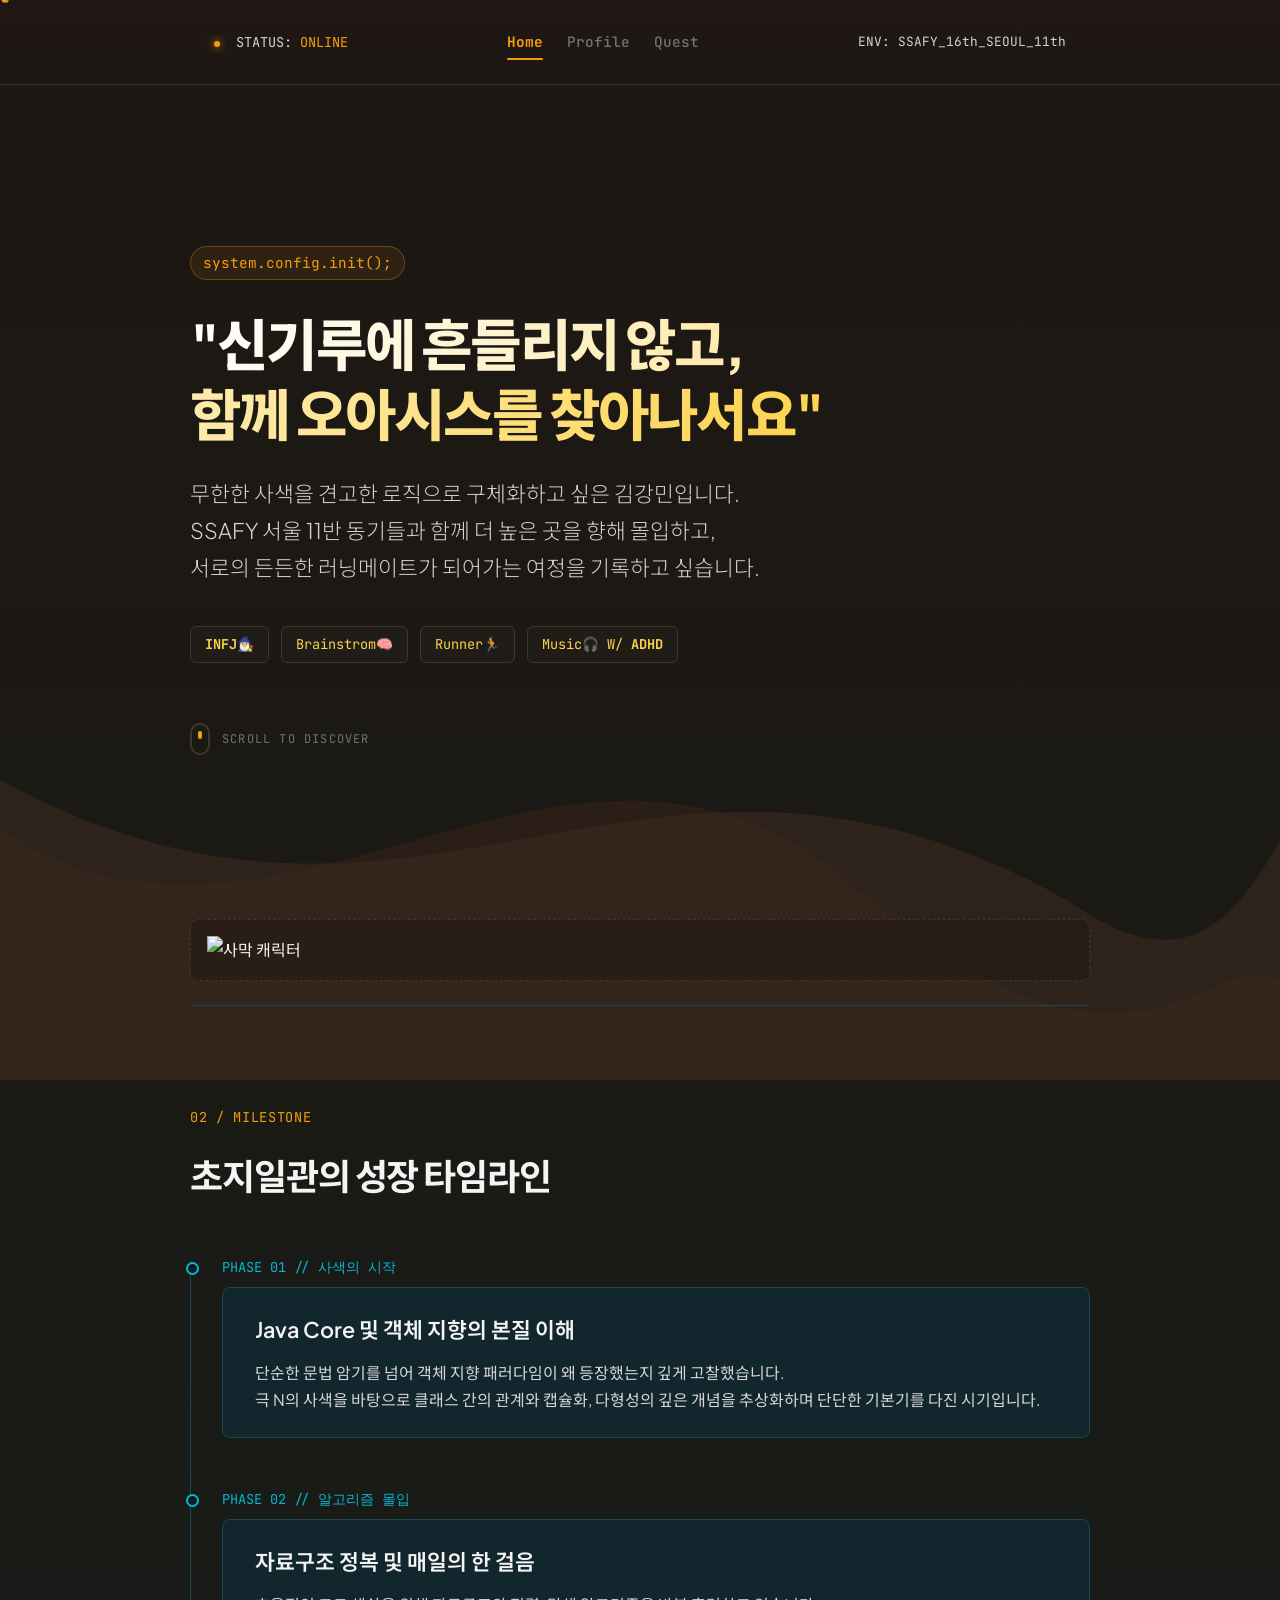
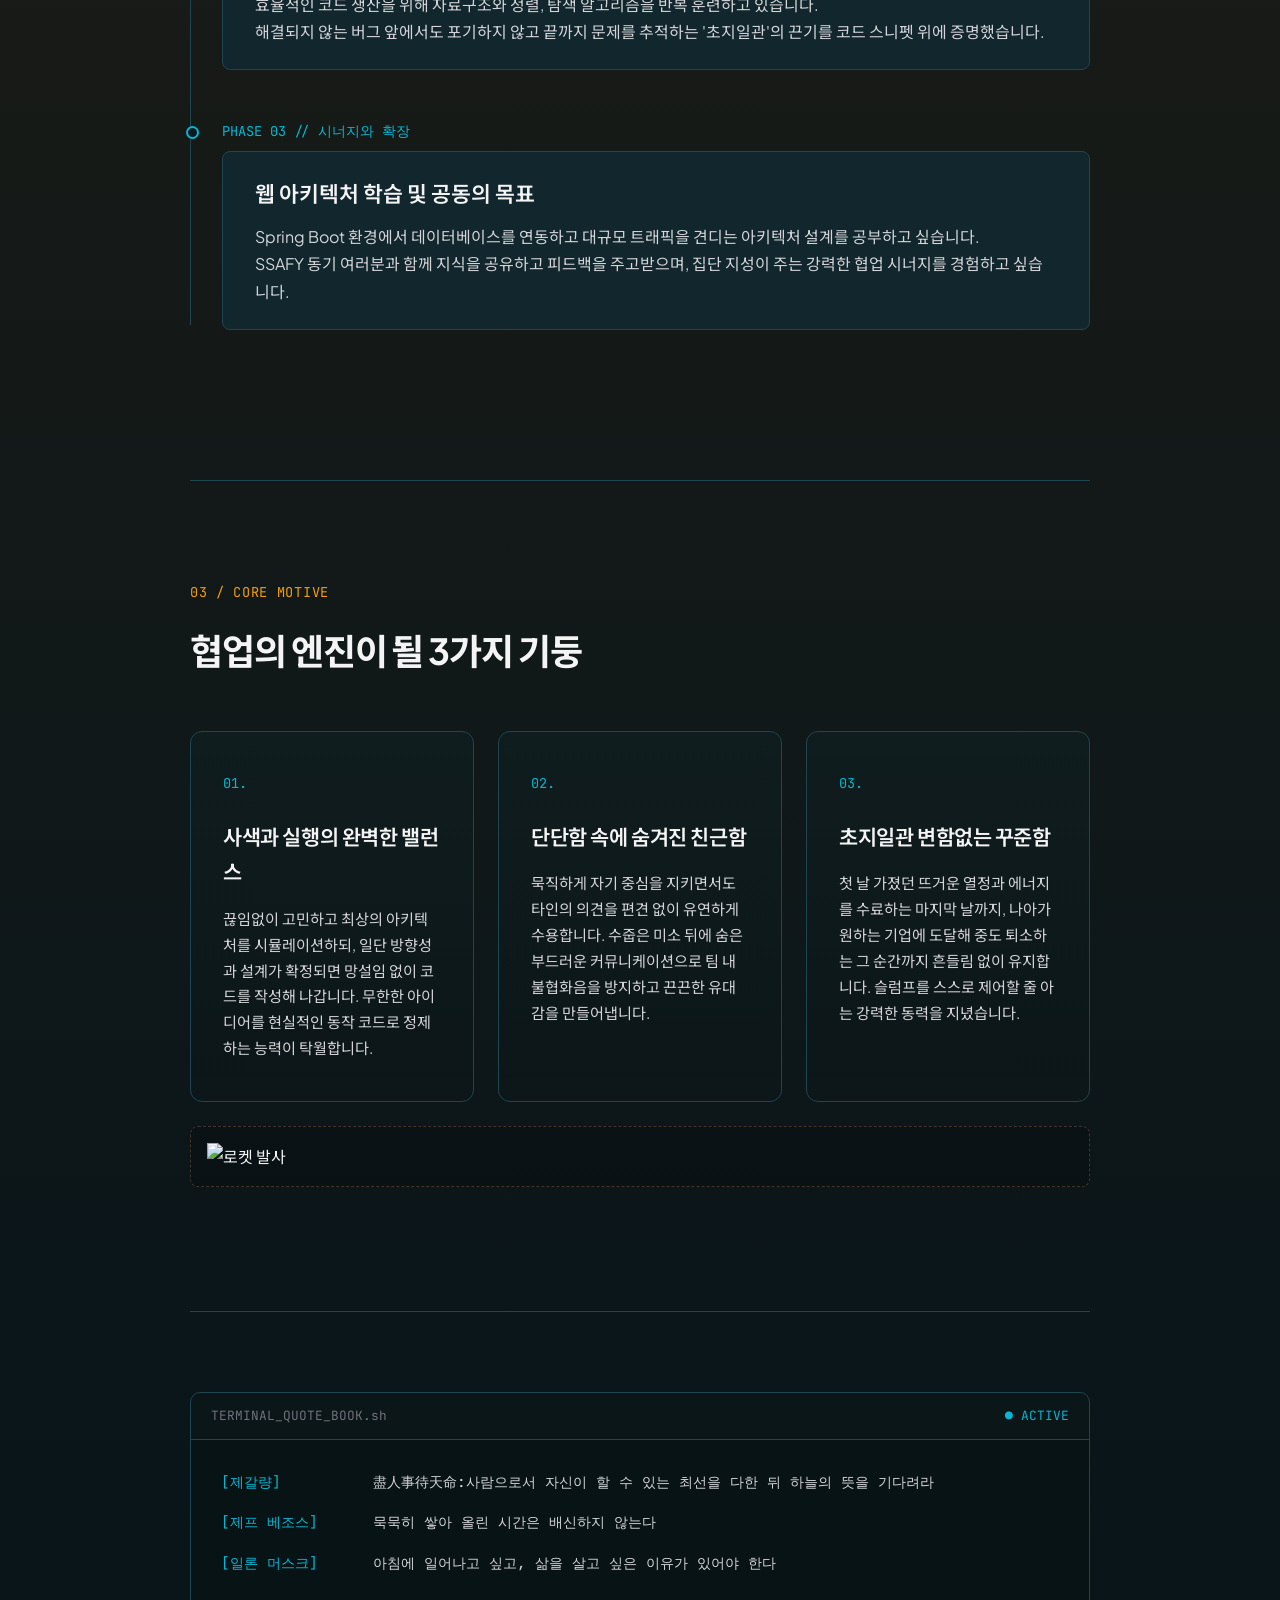
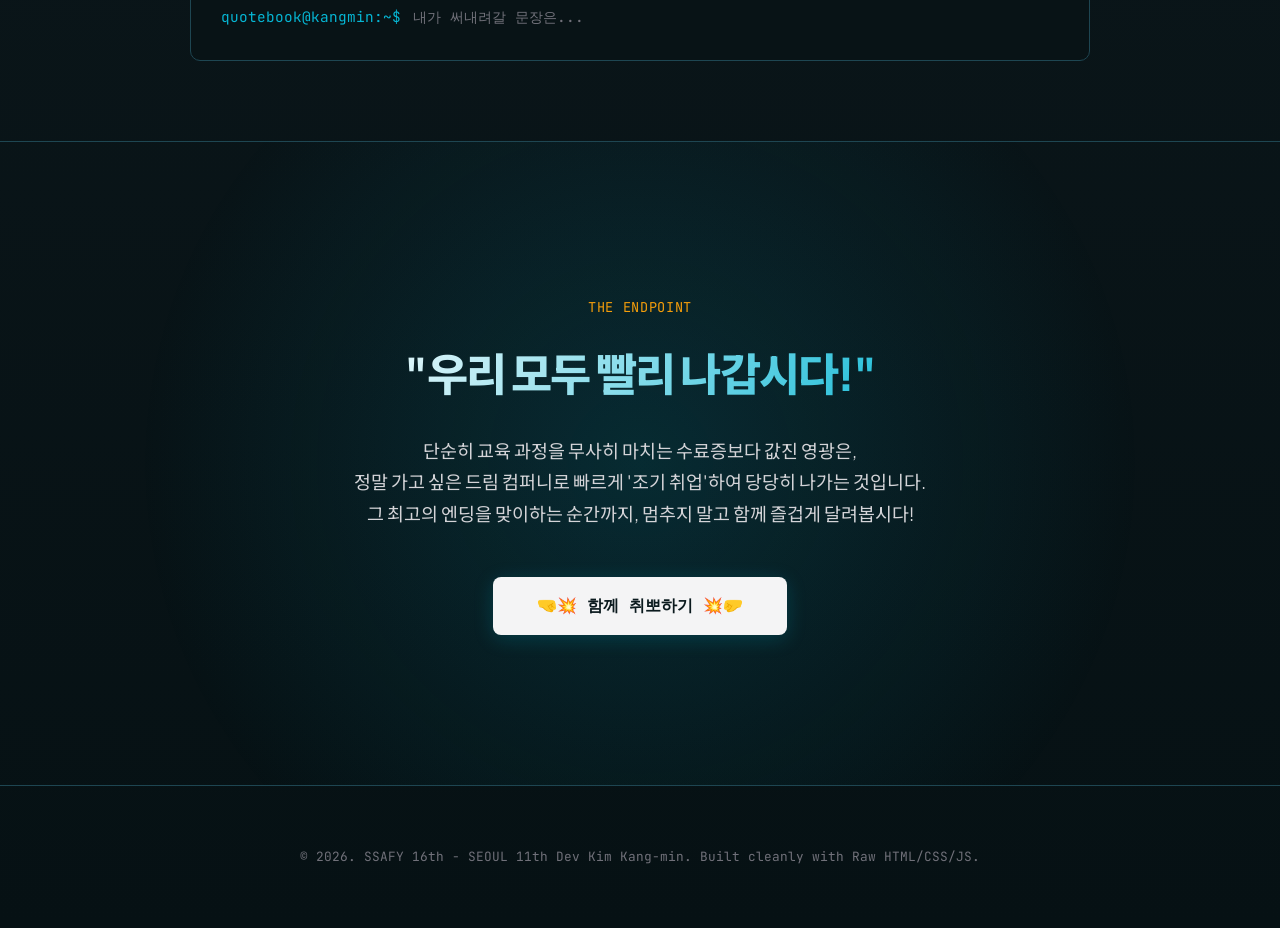
==== commit 2ceddf5f: "edit titles" ====
--- a/index.html
+++ b/index.html
@@ -3,7 +3,7 @@
 <head>
     <meta charset="UTF-8">
     <meta name="viewport" content="width=device-width, initial-scale=1.0">
-    <title>INFJ Back-End Developer | 김강민</title>
+    <title>Who Am I | Home</title>
     <link rel="preconnect" href="https://fonts.googleapis.com">
     <link rel="preconnect" href="https://fonts.gstatic.com" crossorigin>
     <link href="https://fonts.googleapis.com/css2?family=JetBrains+Mono:wght@300;400;500;700&family=Plus+Jakarta+Sans:wght@300;400;500;700;800&family=Noto+Sans+KR:wght@300;400;500;700;900&display=swap" rel="stylesheet">
--- a/css/style.css
+++ b/css/style.css
@@ -843,4 +843,175 @@
     width: 100%;              /* 반응형 대응 */
     height: auto;
     display: block;           /* 이미지 특유의 하단 미세한 공백 제거 */
+}
+
+/* ==========================================
+   🏆 2일차 미션: 게이미피케이션 시스템 스타일
+   ========================================== */
+
+/* 상단 포인트 및 대시보드 상태창 */
+.quest-dashboard {
+    display: grid;
+    grid-template-columns: 1fr 2fr;
+    gap: 20px;
+    margin-bottom: 40px;
+}
+
+.stat-card {
+    background-color: var(--bg-card);
+    border: 1px solid var(--border-color);
+    padding: 24px;
+    border-radius: 12px;
+    display: flex;
+    flex-direction: column;
+    justify-content: center;
+    transition: all 0.3s ease;
+}
+
+.stat-label {
+    font-family: var(--font-mono);
+    font-size: 0.85rem;
+    color: var(--text-muted);
+    margin-bottom: 8px;
+    text-transform: uppercase;
+}
+
+.stat-value {
+    font-size: 2.2rem;
+    font-weight: 800;
+    color: var(--accent);
+}
+
+/* 진행률 바 (Progress Bar) */
+.progress-container {
+    margin-top: 12px;
+}
+.progress-track {
+    width: 100%;
+    height: 12px;
+    background-color: rgba(255, 255, 255, 0.05);
+    border-radius: 6px;
+    overflow: hidden;
+    border: 1px solid var(--border-color);
+    position: relative;
+}
+.progress-bar {
+    width: 0%; /* JS로 제어 */
+    height: 100%;
+    background: linear-gradient(90deg, var(--desert-accent), var(--oasis-accent));
+    border-radius: 6px;
+    transition: width 0.5s cubic-bezier(0.4, 0, 0.2, 1);
+}
+
+/* 퀴즈 섹션 */
+.quiz-section {
+    background-color: var(--bg-card);
+    border: 1px solid var(--border-color);
+    border-radius: 12px;
+    padding: 32px;
+    margin-bottom: 40px;
+}
+.quiz-container {
+    min-height: 200px;
+}
+.quiz-question {
+    font-size: 1.25rem;
+    font-weight: 600;
+    margin-bottom: 20px;
+    line-height: 1.5;
+}
+.quiz-options {
+    display: grid;
+    grid-template-columns: 1fr;
+    gap: 12px;
+}
+.option-btn {
+    background-color: rgba(255, 255, 255, 0.02);
+    border: 1px solid var(--border-color);
+    color: var(--text-sub);
+    padding: 14px 20px;
+    border-radius: 8px;
+    text-align: left;
+    font-family: var(--font-sans);
+    font-size: 1rem;
+    cursor: pointer;
+    transition: all 0.2s ease;
+}
+.option-btn:hover {
+    background-color: rgba(255, 255, 255, 0.05);
+    border-color: var(--text-muted);
+    color: var(--text-main);
+    transform: translateX(4px);
+}
+
+/* 뱃지 컬렉션 그리드 */
+.badge-section {
+    margin-bottom: 60px;
+}
+.badge-grid {
+    display: grid;
+    grid-template-columns: repeat(4, 1fr);
+    gap: 20px;
+}
+.badge-card {
+    background-color: var(--bg-card);
+    border: 1px solid var(--border-color);
+    border-radius: 12px;
+    padding: 24px 16px;
+    text-align: center;
+    transition: all 0.3s ease;
+    opacity: 0.4; /* 기본 잠김 상태: 흐리게 */
+    filter: grayscale(100%);
+}
+.badge-card.unlocked {
+    opacity: 1;   /* 해제 시 원래 밝기로 */
+    filter: grayscale(0%);
+    border-color: var(--oasis-accent);
+    box-shadow: 0 8px 24px rgba(6, 182, 212, 0.15);
+}
+.badge-icon {
+    font-size: 2.5rem;
+    margin-bottom: 12px;
+    display: inline-block;
+    transition: transform 0.3s ease;
+}
+.badge-card.unlocked .badge-icon {
+    animation: gentle-bounce 1s infinite alternate;
+}
+.badge-title {
+    font-size: 0.95rem;
+    font-weight: 700;
+    margin-bottom: 6px;
+}
+.badge-desc {
+    font-size: 0.75rem;
+    color: var(--text-muted);
+    line-height: 1.4;
+}
+
+@keyframes gentle-bounce {
+    0% { transform: translateY(0); }
+    100% { transform: translateY(-4px); }
+}
+
+/* 📱 게이미피케이션 모바일 반응형 대응 */
+@media (max-width: 768px) {
+    .quest-dashboard {
+        grid-template-columns: 1fr;
+        gap: 12px;
+    }
+    .badge-grid {
+        grid-template-columns: repeat(2, 1fr); /* 모바일에서는 2열로 정렬 */
+        gap: 12px;
+    }
+    .quiz-section {
+        padding: 20px;
+    }
+    .quiz-question {
+        font-size: 1.1rem;
+    }
+    .option-btn {
+        padding: 12px 16px;
+        font-size: 0.9rem;
+    }
 }
